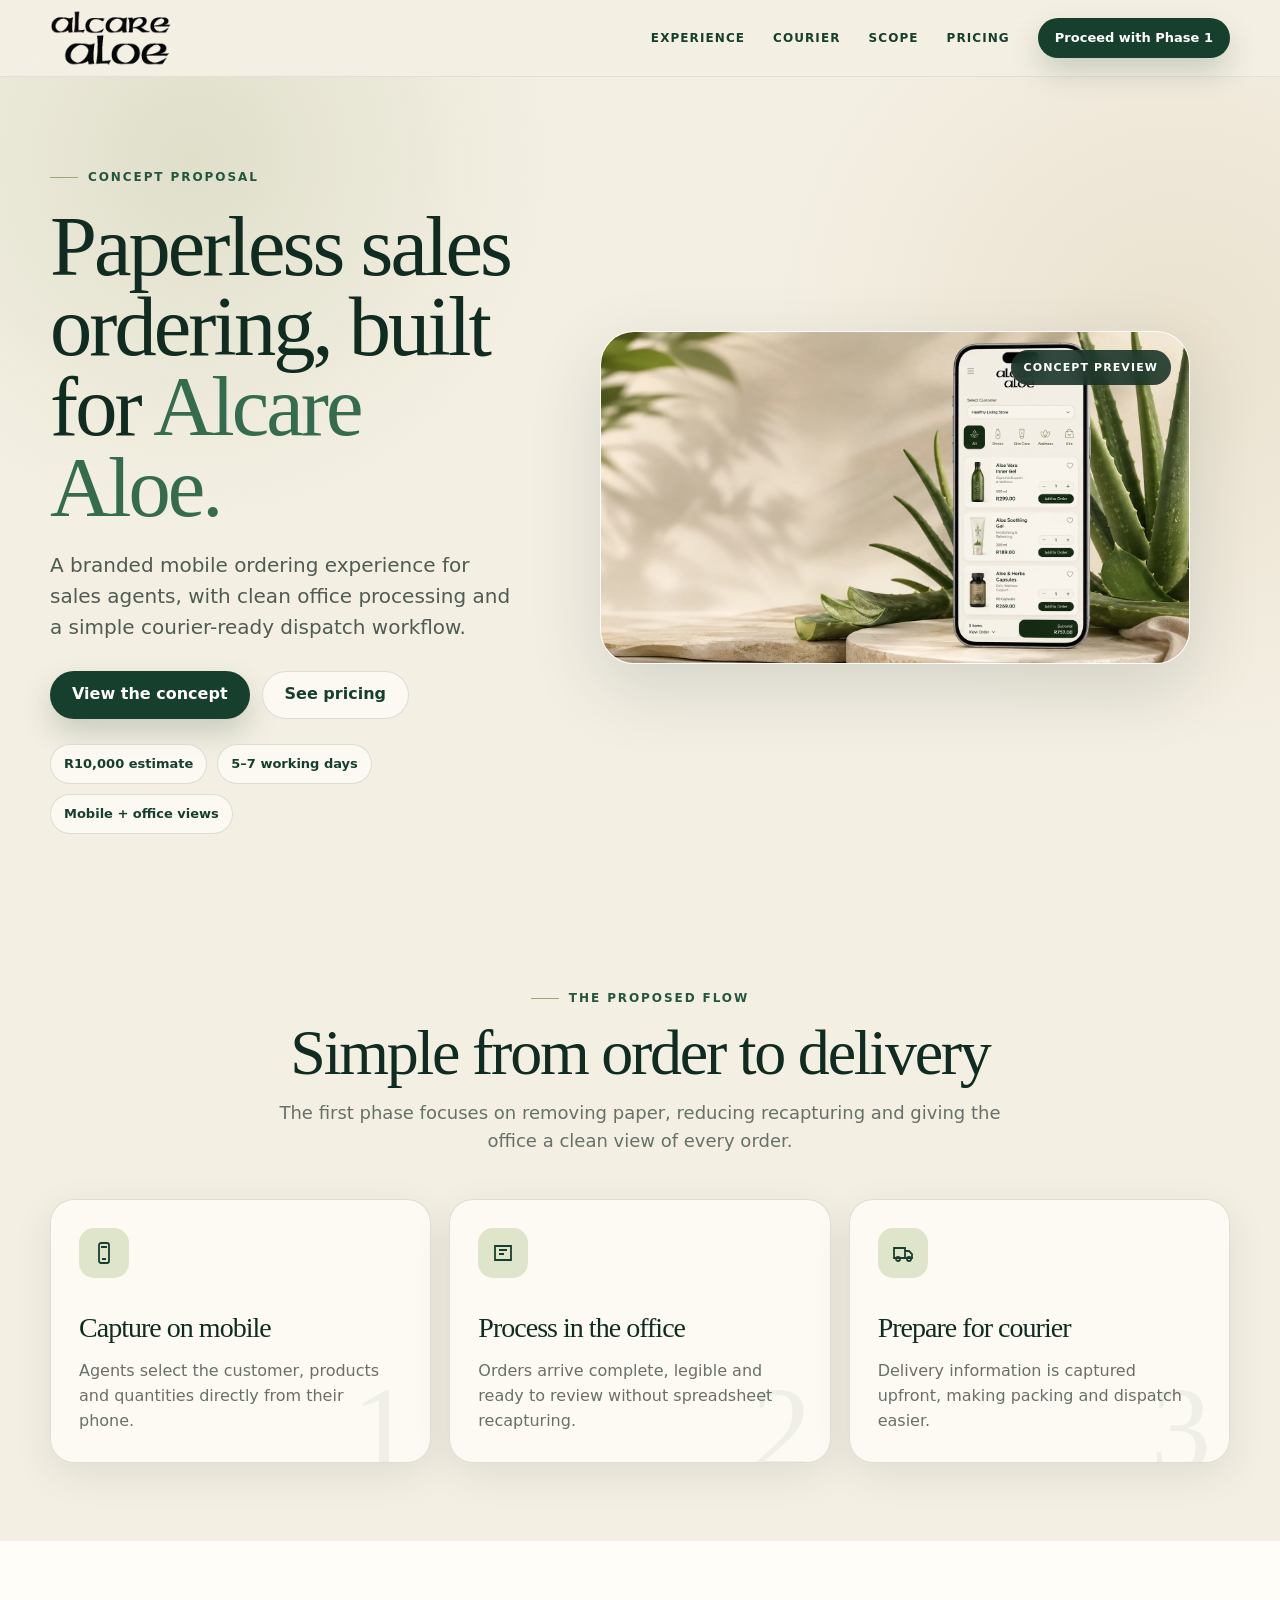
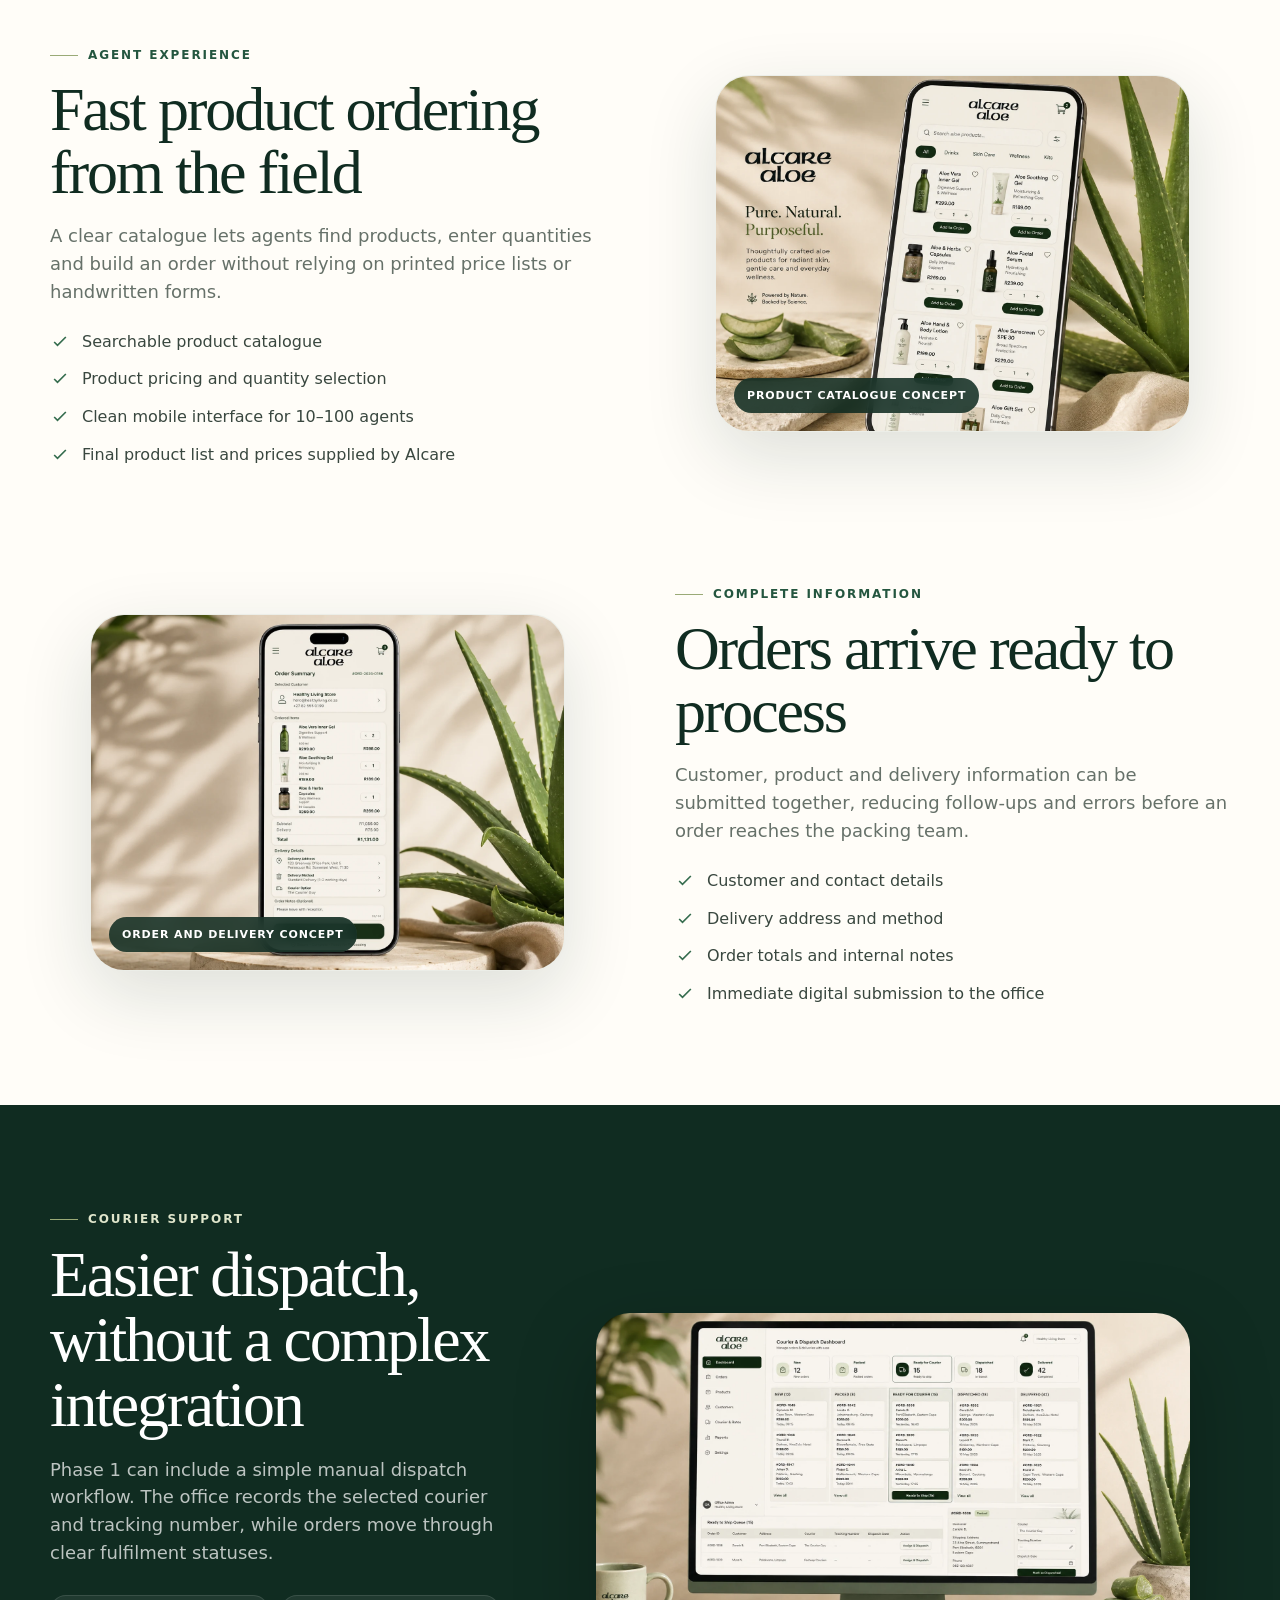
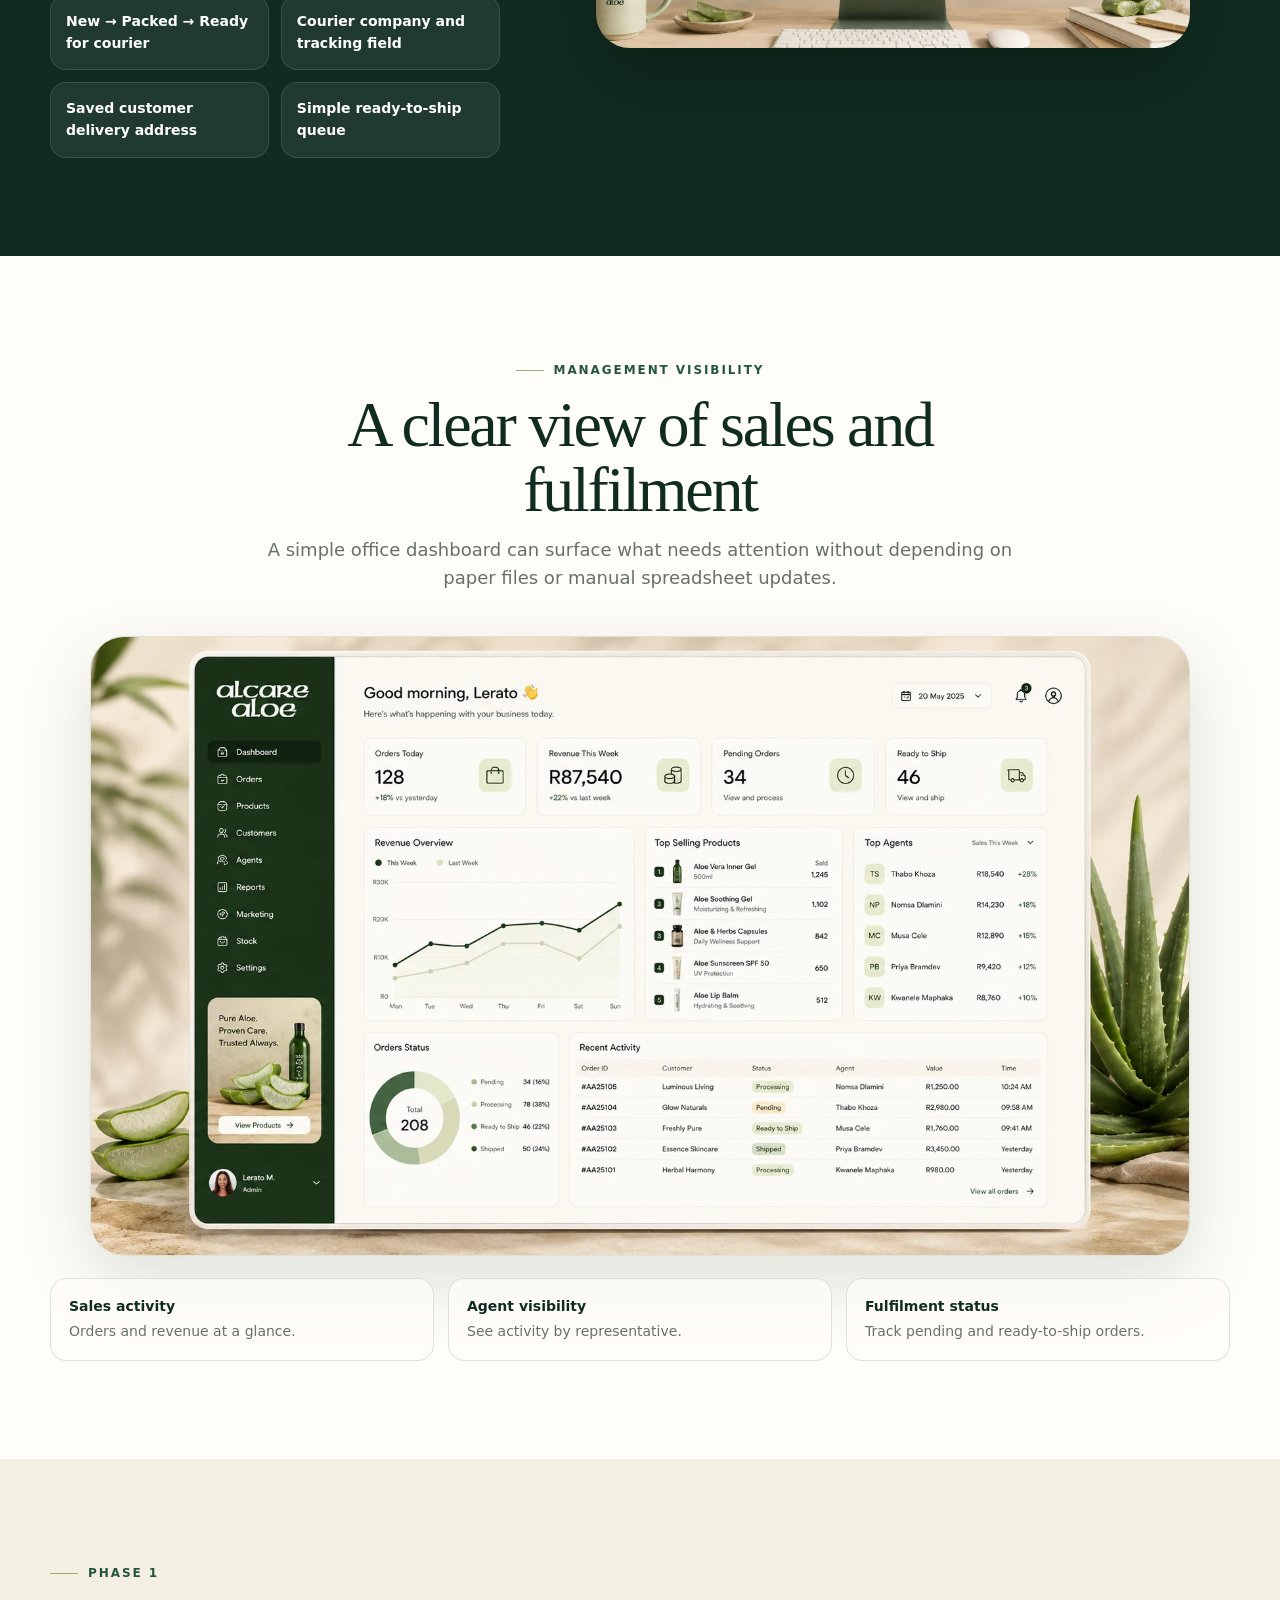
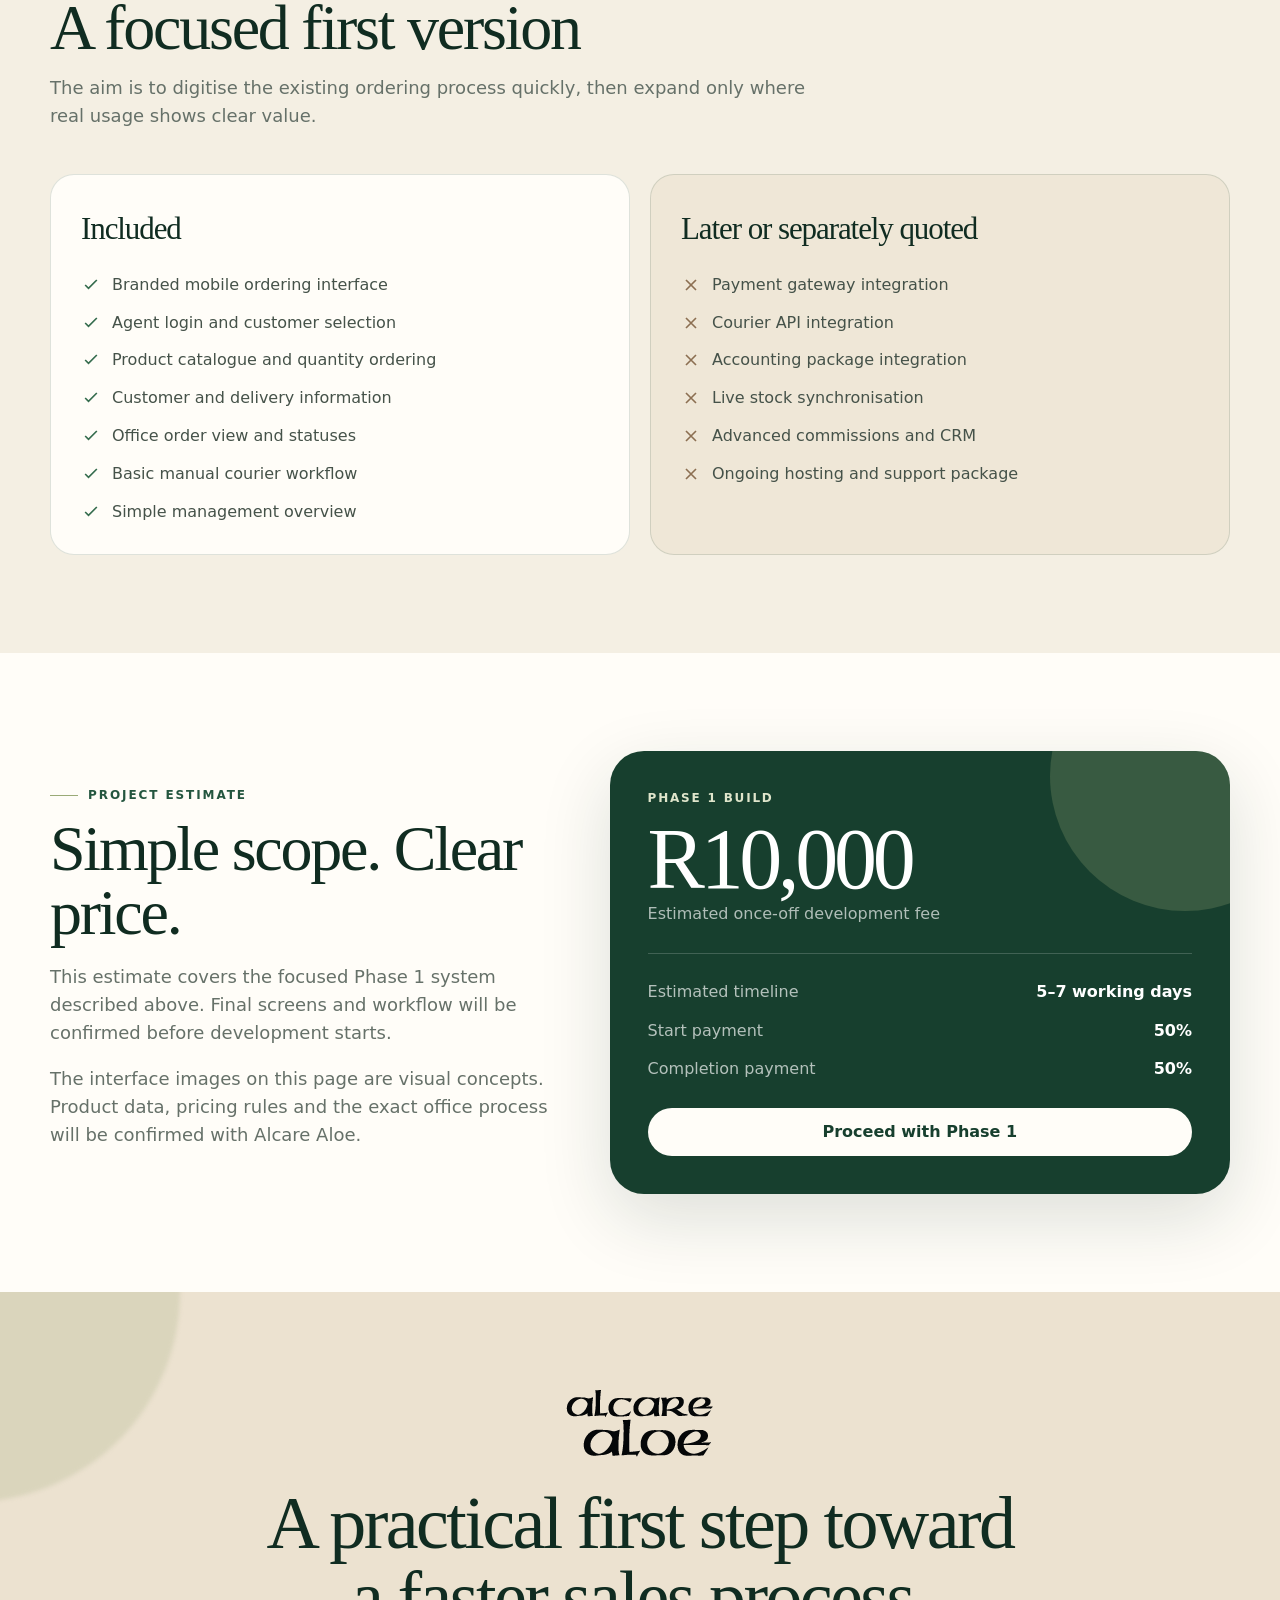
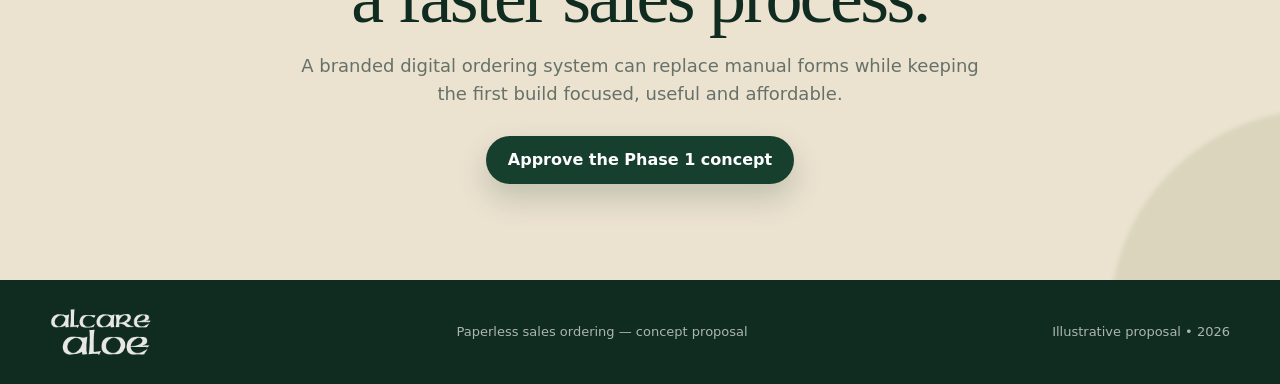
==== index.html @ 144a3af1 "Add files via upload" ====
<!doctype html>
<html lang="en">
<head>
  <meta charset="utf-8">
  <meta name="viewport" content="width=device-width, initial-scale=1">
  <meta name="theme-color" content="#173f2e">
  <meta name="description" content="A concept proposal for a paperless sales ordering system for Alcare Aloe.">
  <title>Alcare Aloe — Paperless Sales Ordering Proposal</title>
  <style>
    :root {
      --green-950: #102c21;
      --green-900: #173f2e;
      --green-800: #24563f;
      --green-700: #356c4e;
      --sage: #9aaa77;
      --sage-soft: #dfe5cb;
      --cream: #f4efe3;
      --paper: #fffdf8;
      --sand: #d9c9ab;
      --sand-soft: #ece2d0;
      --ink: #1c241f;
      --muted: #667169;
      --line: rgba(23,63,46,.14);
      --shadow: 0 24px 72px rgba(16,44,33,.14);
      --shadow-soft: 0 12px 38px rgba(16,44,33,.09);
      --radius-xl: 34px;
      --radius-lg: 24px;
      --radius-md: 16px;
      --container: 1180px;
    }

    * { box-sizing: border-box; }
    html { scroll-behavior: smooth; }
    body {
      margin: 0;
      color: var(--ink);
      background: var(--cream);
      font-family: Inter, ui-sans-serif, system-ui, -apple-system, BlinkMacSystemFont, "Segoe UI", sans-serif;
      line-height: 1.55;
      -webkit-font-smoothing: antialiased;
    }
    body.locked { overflow: hidden; }
    img { display: block; max-width: 100%; }
    button, a { -webkit-tap-highlight-color: transparent; }
    button { font: inherit; }
    a { color: inherit; }

    h1, h2, h3, .serif {
      font-family: Georgia, "Times New Roman", serif;
      letter-spacing: -.035em;
      font-weight: 500;
    }

    .container {
      width: min(var(--container), calc(100% - 40px));
      margin-inline: auto;
    }

    .site-header {
      position: sticky;
      inset: 0 0 auto;
      z-index: 50;
      border-bottom: 1px solid rgba(23,63,46,.08);
      background: rgba(244,239,227,.88);
      backdrop-filter: blur(16px);
    }
    .nav {
      min-height: 76px;
      display: flex;
      align-items: center;
      justify-content: space-between;
      gap: 28px;
    }
    .logo-link { display: inline-flex; align-items: center; text-decoration: none; }
    .logo-link img { width: 122px; height: auto; }
    .nav-links { display: flex; align-items: center; gap: 28px; }
    .nav-links a {
      text-decoration: none;
      font-size: 12px;
      font-weight: 800;
      letter-spacing: .09em;
      text-transform: uppercase;
      color: var(--green-900);
    }
    .nav-toggle {
      display: none;
      border: 1px solid var(--line);
      background: var(--paper);
      width: 44px;
      height: 44px;
      border-radius: 50%;
      color: var(--green-900);
      cursor: pointer;
    }

    .button {
      display: inline-flex;
      align-items: center;
      justify-content: center;
      gap: 10px;
      min-height: 48px;
      padding: 0 22px;
      border: 0;
      border-radius: 999px;
      font-weight: 800;
      text-decoration: none;
      cursor: pointer;
      transition: transform .2s ease, background .2s ease, box-shadow .2s ease;
    }
    .button:hover { transform: translateY(-2px); }
    .button.primary { background: var(--green-900); color: white; box-shadow: 0 14px 30px rgba(23,63,46,.2); }
    .button.primary:hover { background: var(--green-800); }
    .button.secondary { background: rgba(255,253,248,.75); color: var(--green-900); border: 1px solid var(--line); }
    .button.small { min-height: 40px; padding-inline: 17px; font-size: 13px; }

    .eyebrow {
      display: inline-flex;
      align-items: center;
      gap: 10px;
      color: var(--green-800);
      font-size: 12px;
      font-weight: 900;
      letter-spacing: .16em;
      text-transform: uppercase;
    }
    .eyebrow::before { content: ""; width: 28px; height: 1px; background: var(--sage); }

    .hero {
      position: relative;
      overflow: hidden;
      padding: 62px 0 48px;
    }
    .hero::before {
      content: "";
      position: absolute;
      inset: 0;
      pointer-events: none;
      background:
        radial-gradient(circle at 15% 10%, rgba(154,170,119,.23), transparent 27%),
        radial-gradient(circle at 92% 32%, rgba(217,201,171,.36), transparent 31%);
    }
    .hero-grid {
      position: relative;
      display: grid;
      grid-template-columns: .82fr 1.18fr;
      align-items: center;
      gap: 44px;
    }
    .hero-copy { padding: 22px 0; }
    .hero h1 {
      margin: 20px 0 22px;
      color: var(--green-950);
      font-size: clamp(50px, 6.6vw, 88px);
      line-height: .95;
    }
    .hero h1 span { color: var(--green-700); }
    .hero-lead {
      max-width: 620px;
      margin: 0 0 28px;
      color: #4f5c54;
      font-size: clamp(17px, 2vw, 20px);
    }
    .hero-actions { display: flex; gap: 12px; flex-wrap: wrap; }
    .hero-meta { display: flex; flex-wrap: wrap; gap: 10px; margin-top: 25px; }
    .meta-pill {
      padding: 9px 13px;
      border-radius: 999px;
      border: 1px solid var(--line);
      background: rgba(255,253,248,.72);
      color: var(--green-900);
      font-size: 13px;
      font-weight: 750;
    }
    .hero-visual {
      position: relative;
      border-radius: var(--radius-xl);
      overflow: hidden;
      box-shadow: var(--shadow);
      background: var(--paper);
      border: 1px solid rgba(255,255,255,.7);
    }
    .hero-visual img { width: 100%; aspect-ratio: 16 / 9; object-fit: cover; }
    .concept-badge {
      position: absolute;
      top: 18px;
      right: 18px;
      padding: 9px 13px;
      border-radius: 999px;
      color: white;
      background: rgba(16,44,33,.85);
      backdrop-filter: blur(8px);
      font-size: 11px;
      font-weight: 900;
      letter-spacing: .1em;
      text-transform: uppercase;
    }

    .section { padding: 98px 0; }
    .section.compact { padding: 78px 0; }
    .section.paper { background: var(--paper); }
    .section.green { background: var(--green-950); color: white; }
    .section-head { max-width: 760px; margin-bottom: 44px; }
    .section-head.center { margin-inline: auto; text-align: center; }
    .section-head h2 {
      margin: 12px 0 14px;
      font-size: clamp(40px, 5vw, 64px);
      line-height: 1.02;
      color: var(--green-950);
    }
    .green .section-head h2 { color: white; }
    .section-head p { margin: 0; color: var(--muted); font-size: 18px; }
    .green .section-head p { color: rgba(255,255,255,.72); }

    .workflow-grid {
      display: grid;
      grid-template-columns: repeat(3, 1fr);
      gap: 18px;
    }
    .workflow-card {
      position: relative;
      min-height: 250px;
      padding: 28px;
      border-radius: var(--radius-lg);
      background: rgba(255,253,248,.78);
      border: 1px solid var(--line);
      box-shadow: var(--shadow-soft);
      overflow: hidden;
    }
    .workflow-card::after {
      content: attr(data-step);
      position: absolute;
      right: 18px;
      bottom: -28px;
      color: rgba(23,63,46,.06);
      font: 500 120px/1 Georgia, serif;
    }
    .icon-box {
      width: 50px;
      height: 50px;
      border-radius: 15px;
      display: grid;
      place-items: center;
      margin-bottom: 28px;
      color: var(--green-900);
      background: var(--sage-soft);
    }
    .icon-box svg { width: 24px; height: 24px; }
    .workflow-card h3 { margin: 0 0 10px; color: var(--green-950); font-size: 28px; }
    .workflow-card p { margin: 0; color: var(--muted); }

    .feature {
      display: grid;
      grid-template-columns: 1fr 1fr;
      gap: 70px;
      align-items: center;
    }
    .feature + .feature { margin-top: 110px; }
    .feature.reverse .feature-copy { order: 2; }
    .feature.reverse .feature-media { order: 1; }
    .feature-copy h2 {
      margin: 13px 0 18px;
      color: var(--green-950);
      font-size: clamp(40px, 5vw, 62px);
      line-height: 1.02;
    }
    .feature-copy > p { color: var(--muted); font-size: 18px; margin: 0 0 24px; }
    .check-list { display: grid; gap: 13px; margin: 0; padding: 0; list-style: none; }
    .check-list li { display: flex; gap: 12px; align-items: flex-start; color: #39473f; }
    .check-list svg { flex: 0 0 auto; margin-top: 2px; color: var(--green-700); }
    .feature-media {
      position: relative;
      border-radius: var(--radius-xl);
      overflow: hidden;
      box-shadow: var(--shadow);
      background: var(--paper);
      border: 1px solid rgba(23,63,46,.08);
      cursor: zoom-in;
    }
    .feature-media img { width: 100%; aspect-ratio: 4 / 3; object-fit: cover; }
    .feature-media.wide img { aspect-ratio: 16 / 9; }
    .image-label {
      position: absolute;
      left: 18px;
      bottom: 18px;
      padding: 9px 13px;
      border-radius: 999px;
      color: white;
      background: rgba(16,44,33,.86);
      backdrop-filter: blur(8px);
      font-size: 11px;
      font-weight: 900;
      letter-spacing: .08em;
      text-transform: uppercase;
    }

    .courier-grid {
      display: grid;
      grid-template-columns: .8fr 1.2fr;
      gap: 56px;
      align-items: center;
    }
    .courier-copy h2 { margin: 13px 0 18px; color: white; font-size: clamp(42px, 5vw, 66px); line-height: 1.02; }
    .courier-copy p { color: rgba(255,255,255,.72); font-size: 18px; }
    .courier-points { display: grid; grid-template-columns: 1fr 1fr; gap: 12px; margin-top: 28px; }
    .courier-point { padding: 15px; border-radius: 16px; background: rgba(255,255,255,.07); border: 1px solid rgba(255,255,255,.11); font-size: 14px; font-weight: 750; }
    .courier-media { border-radius: var(--radius-xl); overflow: hidden; box-shadow: 0 30px 80px rgba(0,0,0,.28); cursor: zoom-in; }
    .courier-media img { width: 100%; aspect-ratio: 16 / 9; object-fit: cover; }

    .dashboard-frame {
      border-radius: var(--radius-xl);
      overflow: hidden;
      box-shadow: var(--shadow);
      cursor: zoom-in;
      border: 1px solid var(--line);
    }
    .dashboard-frame img { width: 100%; aspect-ratio: 16 / 9; object-fit: cover; }
    .dashboard-note {
      display: grid;
      grid-template-columns: repeat(3, 1fr);
      gap: 14px;
      margin-top: 22px;
    }
    .dashboard-note div { padding: 17px 18px; border: 1px solid var(--line); background: rgba(255,253,248,.72); border-radius: 16px; font-size: 14px; color: var(--muted); }
    .dashboard-note strong { display: block; margin-bottom: 4px; color: var(--green-950); }

    .scope-grid {
      display: grid;
      grid-template-columns: 1fr 1fr;
      gap: 20px;
    }
    .scope-card { padding: 30px; border-radius: var(--radius-lg); border: 1px solid var(--line); background: var(--paper); }
    .scope-card.muted { background: rgba(236,226,208,.62); }
    .scope-card h3 { margin: 0 0 20px; color: var(--green-950); font-size: 31px; }
    .scope-card ul { list-style: none; padding: 0; margin: 0; display: grid; gap: 13px; }
    .scope-card li { display: flex; gap: 11px; color: #455249; }
    .scope-card li svg { flex: 0 0 auto; margin-top: 2px; }

    .pricing-wrap {
      display: grid;
      grid-template-columns: .9fr 1.1fr;
      gap: 52px;
      align-items: center;
    }
    .pricing-copy h2 { margin: 12px 0 18px; color: var(--green-950); font-size: clamp(44px, 5vw, 68px); line-height: 1; }
    .pricing-copy p { color: var(--muted); font-size: 18px; }
    .price-card {
      position: relative;
      overflow: hidden;
      padding: 38px;
      border-radius: var(--radius-xl);
      background: var(--green-900);
      color: white;
      box-shadow: var(--shadow);
    }
    .price-card::after {
      content: "";
      position: absolute;
      width: 270px;
      height: 270px;
      border-radius: 50%;
      right: -90px;
      top: -110px;
      background: rgba(154,170,119,.25);
    }
    .price-label { position: relative; z-index: 1; font-size: 12px; font-weight: 900; letter-spacing: .15em; text-transform: uppercase; color: var(--sage-soft); }
    .price { position: relative; z-index: 1; margin: 8px 0 0; font: 500 clamp(58px, 8vw, 86px)/1 Georgia, serif; letter-spacing: -.05em; }
    .once-off { position: relative; z-index: 1; color: rgba(255,255,255,.66); }
    .price-divider { position: relative; z-index: 1; height: 1px; background: rgba(255,255,255,.18); margin: 26px 0; }
    .price-details { position: relative; z-index: 1; display: grid; gap: 14px; }
    .price-row { display: flex; align-items: center; justify-content: space-between; gap: 20px; }
    .price-row span { color: rgba(255,255,255,.68); }
    .price-row strong { text-align: right; }
    .price-card .button { position: relative; z-index: 1; width: 100%; margin-top: 26px; background: var(--paper); color: var(--green-900); }
    .fine-print { margin-top: 14px; color: var(--muted); font-size: 13px; }

    .closing {
      position: relative;
      overflow: hidden;
      padding: 96px 0;
      background: var(--sand-soft);
      text-align: center;
    }
    .closing::before, .closing::after {
      content: "";
      position: absolute;
      width: 420px;
      height: 420px;
      border-radius: 50%;
      filter: blur(2px);
      background: rgba(154,170,119,.22);
    }
    .closing::before { left: -240px; top: -210px; }
    .closing::after { right: -250px; bottom: -250px; }
    .closing .container { position: relative; }
    .closing img { width: 150px; margin: 0 auto 28px; }
    .closing h2 { max-width: 760px; margin: 0 auto 18px; color: var(--green-950); font-size: clamp(46px, 6vw, 74px); line-height: 1; }
    .closing p { max-width: 680px; margin: 0 auto 28px; color: var(--muted); font-size: 18px; }

    footer { padding: 28px 0; background: var(--green-950); color: rgba(255,255,255,.65); font-size: 13px; }
    .footer-inner { display: flex; align-items: center; justify-content: space-between; gap: 20px; }
    footer img { width: 102px; filter: invert(1); opacity: .92; }

    .modal {
      position: fixed;
      inset: 0;
      z-index: 100;
      display: none;
      align-items: center;
      justify-content: center;
      padding: 22px;
      background: rgba(10,25,19,.72);
      backdrop-filter: blur(8px);
    }
    .modal.open { display: flex; }
    .modal-card {
      position: relative;
      width: min(560px, 100%);
      padding: 34px;
      border-radius: 28px;
      background: var(--paper);
      box-shadow: 0 35px 100px rgba(0,0,0,.35);
    }
    .modal-card h3 { margin: 0 0 12px; color: var(--green-950); font-size: 36px; }
    .modal-card p { margin: 0 0 22px; color: var(--muted); }
    .modal-close {
      position: absolute;
      top: 14px;
      right: 14px;
      width: 40px;
      height: 40px;
      border: 1px solid var(--line);
      border-radius: 50%;
      background: white;
      cursor: pointer;
      color: var(--green-900);
    }
    .approval-note { padding: 16px; border-radius: 16px; background: var(--sage-soft); color: var(--green-950); font-weight: 700; }

    .lightbox {
      position: fixed;
      inset: 0;
      z-index: 110;
      display: none;
      align-items: center;
      justify-content: center;
      padding: 26px;
      background: rgba(4,16,11,.92);
    }
    .lightbox.open { display: flex; }
    .lightbox img { max-width: min(1400px, 94vw); max-height: 90vh; border-radius: 18px; box-shadow: 0 30px 100px rgba(0,0,0,.5); }
    .lightbox-close { position: fixed; top: 20px; right: 20px; width: 46px; height: 46px; border-radius: 50%; border: 1px solid rgba(255,255,255,.25); background: rgba(255,255,255,.09); color: white; font-size: 24px; cursor: pointer; }

    .reveal { opacity: 0; transform: translateY(22px); transition: opacity .65s ease, transform .65s ease; }
    .reveal.visible { opacity: 1; transform: none; }

    @media (max-width: 980px) {
      .hero-grid, .feature, .courier-grid, .pricing-wrap { grid-template-columns: 1fr; }
      .hero-copy { text-align: center; }
      .hero-lead { margin-inline: auto; }
      .hero-actions, .hero-meta { justify-content: center; }
      .hero-visual { max-width: 850px; margin-inline: auto; }
      .feature.reverse .feature-copy, .feature.reverse .feature-media { order: initial; }
      .feature-copy { max-width: 720px; }
      .courier-copy { max-width: 740px; }
      .dashboard-note { grid-template-columns: 1fr; }
    }

    @media (max-width: 760px) {
      .container { width: min(100% - 28px, var(--container)); }
      .nav { min-height: 68px; }
      .logo-link img { width: 105px; }
      .nav-toggle { display: grid; place-items: center; }
      .nav-links {
        position: absolute;
        inset: 68px 14px auto;
        display: none;
        padding: 18px;
        border-radius: 20px;
        background: var(--paper);
        border: 1px solid var(--line);
        box-shadow: var(--shadow-soft);
        flex-direction: column;
        align-items: stretch;
      }
      .nav-links.open { display: flex; }
      .nav-links a { padding: 8px 6px; }
      .hero { padding-top: 38px; }
      .hero-grid { gap: 28px; }
      .hero h1 { font-size: clamp(46px, 15vw, 70px); }
      .concept-badge { top: 12px; right: 12px; }
      .section, .section.compact { padding: 72px 0; }
      .workflow-grid, .scope-grid { grid-template-columns: 1fr; }
      .feature, .courier-grid { gap: 34px; }
      .feature + .feature { margin-top: 74px; }
      .courier-points { grid-template-columns: 1fr; }
      .price-card { padding: 29px; }
      .footer-inner { flex-direction: column; text-align: center; }
    }

    @media (prefers-reduced-motion: reduce) {
      html { scroll-behavior: auto; }
      *, *::before, *::after { animation-duration: .001ms !important; animation-iteration-count: 1 !important; transition-duration: .001ms !important; }
      .reveal { opacity: 1; transform: none; }
    }
  </style>
</head>
<body>
  <header class="site-header">
    <div class="container nav">
      <a class="logo-link" href="#top" aria-label="Alcare Aloe proposal home">
        <img src="assets/alcare-logo.png" alt="Alcare Aloe">
      </a>
      <button class="nav-toggle" type="button" aria-label="Open navigation" aria-expanded="false">
        <svg width="20" height="20" viewBox="0 0 24 24" fill="none" stroke="currentColor" stroke-width="2" aria-hidden="true"><path d="M4 7h16M4 12h16M4 17h16"/></svg>
      </button>
      <nav class="nav-links" aria-label="Proposal navigation">
        <a href="#experience">Experience</a>
        <a href="#courier">Courier</a>
        <a href="#scope">Scope</a>
        <a href="#pricing">Pricing</a>
        <button class="button primary small js-approve" type="button">Proceed with Phase 1</button>
      </nav>
    </div>
  </header>

  <main id="top">
    <section class="hero">
      <div class="container hero-grid">
        <div class="hero-copy reveal">
          <span class="eyebrow">Concept proposal</span>
          <h1>Paperless sales ordering, built for <span>Alcare Aloe.</span></h1>
          <p class="hero-lead">A branded mobile ordering experience for sales agents, with clean office processing and a simple courier-ready dispatch workflow.</p>
          <div class="hero-actions">
            <a class="button primary" href="#experience">View the concept</a>
            <a class="button secondary" href="#pricing">See pricing</a>
          </div>
          <div class="hero-meta" aria-label="Proposal summary">
            <span class="meta-pill">R10,000 estimate</span>
            <span class="meta-pill">5–7 working days</span>
            <span class="meta-pill">Mobile + office views</span>
          </div>
        </div>
        <figure class="hero-visual reveal">
          <img src="assets/hero.webp" alt="Concept mockup of the Alcare Aloe mobile ordering app" fetchpriority="high">
          <figcaption class="concept-badge">Concept preview</figcaption>
        </figure>
      </div>
    </section>

    <section class="section compact" aria-labelledby="workflow-title">
      <div class="container">
        <div class="section-head center reveal">
          <span class="eyebrow">The proposed flow</span>
          <h2 id="workflow-title">Simple from order to delivery</h2>
          <p>The first phase focuses on removing paper, reducing recapturing and giving the office a clean view of every order.</p>
        </div>
        <div class="workflow-grid">
          <article class="workflow-card reveal" data-step="1">
            <div class="icon-box">
              <svg viewBox="0 0 24 24" fill="none" stroke="currentColor" stroke-width="1.8" aria-hidden="true"><rect x="7" y="2" width="10" height="20" rx="2"/><path d="M10 18h4M9 6h6"/></svg>
            </div>
            <h3>Capture on mobile</h3>
            <p>Agents select the customer, products and quantities directly from their phone.</p>
          </article>
          <article class="workflow-card reveal" data-step="2">
            <div class="icon-box">
              <svg viewBox="0 0 24 24" fill="none" stroke="currentColor" stroke-width="1.8" aria-hidden="true"><path d="M4 5h16v14H4z"/><path d="M8 9h8M8 13h5"/></svg>
            </div>
            <h3>Process in the office</h3>
            <p>Orders arrive complete, legible and ready to review without spreadsheet recapturing.</p>
          </article>
          <article class="workflow-card reveal" data-step="3">
            <div class="icon-box">
              <svg viewBox="0 0 24 24" fill="none" stroke="currentColor" stroke-width="1.8" aria-hidden="true"><path d="M3 7h11v10H3zM14 10h4l3 3v4h-7z"/><circle cx="7" cy="18" r="2"/><circle cx="18" cy="18" r="2"/></svg>
            </div>
            <h3>Prepare for courier</h3>
            <p>Delivery information is captured upfront, making packing and dispatch easier.</p>
          </article>
        </div>
      </div>
    </section>

    <section class="section paper" id="experience">
      <div class="container">
        <article class="feature">
          <div class="feature-copy reveal">
            <span class="eyebrow">Agent experience</span>
            <h2>Fast product ordering from the field</h2>
            <p>A clear catalogue lets agents find products, enter quantities and build an order without relying on printed price lists or handwritten forms.</p>
            <ul class="check-list">
              <li><svg width="20" height="20" viewBox="0 0 24 24" fill="none" stroke="currentColor" stroke-width="2"><path d="m5 12 4 4L19 6"/></svg>Searchable product catalogue</li>
              <li><svg width="20" height="20" viewBox="0 0 24 24" fill="none" stroke="currentColor" stroke-width="2"><path d="m5 12 4 4L19 6"/></svg>Product pricing and quantity selection</li>
              <li><svg width="20" height="20" viewBox="0 0 24 24" fill="none" stroke="currentColor" stroke-width="2"><path d="m5 12 4 4L19 6"/></svg>Clean mobile interface for 10–100 agents</li>
              <li><svg width="20" height="20" viewBox="0 0 24 24" fill="none" stroke="currentColor" stroke-width="2"><path d="m5 12 4 4L19 6"/></svg>Final product list and prices supplied by Alcare</li>
            </ul>
          </div>
          <figure class="feature-media reveal js-lightbox" data-full="assets/catalogue.webp">
            <img src="assets/catalogue.webp" alt="Concept mobile product catalogue for Alcare Aloe" loading="lazy">
            <figcaption class="image-label">Product catalogue concept</figcaption>
          </figure>
        </article>

        <article class="feature reverse">
          <div class="feature-copy reveal">
            <span class="eyebrow">Complete information</span>
            <h2>Orders arrive ready to process</h2>
            <p>Customer, product and delivery information can be submitted together, reducing follow-ups and errors before an order reaches the packing team.</p>
            <ul class="check-list">
              <li><svg width="20" height="20" viewBox="0 0 24 24" fill="none" stroke="currentColor" stroke-width="2"><path d="m5 12 4 4L19 6"/></svg>Customer and contact details</li>
              <li><svg width="20" height="20" viewBox="0 0 24 24" fill="none" stroke="currentColor" stroke-width="2"><path d="m5 12 4 4L19 6"/></svg>Delivery address and method</li>
              <li><svg width="20" height="20" viewBox="0 0 24 24" fill="none" stroke="currentColor" stroke-width="2"><path d="m5 12 4 4L19 6"/></svg>Order totals and internal notes</li>
              <li><svg width="20" height="20" viewBox="0 0 24 24" fill="none" stroke="currentColor" stroke-width="2"><path d="m5 12 4 4L19 6"/></svg>Immediate digital submission to the office</li>
            </ul>
          </div>
          <figure class="feature-media reveal js-lightbox" data-full="assets/order-summary.webp">
            <img src="assets/order-summary.webp" alt="Concept order summary and courier information screen" loading="lazy">
            <figcaption class="image-label">Order and delivery concept</figcaption>
          </figure>
        </article>
      </div>
    </section>

    <section class="section green" id="courier">
      <div class="container courier-grid">
        <div class="courier-copy reveal">
          <span class="eyebrow" style="color:var(--sage-soft)">Courier support</span>
          <h2>Easier dispatch, without a complex integration</h2>
          <p>Phase 1 can include a simple manual dispatch workflow. The office records the selected courier and tracking number, while orders move through clear fulfilment statuses.</p>
          <div class="courier-points">
            <div class="courier-point">New → Packed → Ready for courier</div>
            <div class="courier-point">Courier company and tracking field</div>
            <div class="courier-point">Saved customer delivery address</div>
            <div class="courier-point">Simple ready-to-ship queue</div>
          </div>
        </div>
        <figure class="courier-media reveal js-lightbox" data-full="assets/courier-dashboard.webp">
          <img src="assets/courier-dashboard.webp" alt="Concept courier and dispatch dashboard for Alcare Aloe" loading="lazy">
        </figure>
      </div>
    </section>

    <section class="section paper" aria-labelledby="dashboard-title">
      <div class="container">
        <div class="section-head center reveal">
          <span class="eyebrow">Management visibility</span>
          <h2 id="dashboard-title">A clear view of sales and fulfilment</h2>
          <p>A simple office dashboard can surface what needs attention without depending on paper files or manual spreadsheet updates.</p>
        </div>
        <figure class="dashboard-frame reveal js-lightbox" data-full="assets/sales-dashboard.webp">
          <img src="assets/sales-dashboard.webp" alt="Concept sales dashboard showing orders, revenue, products and agents" loading="lazy">
        </figure>
        <div class="dashboard-note reveal">
          <div><strong>Sales activity</strong>Orders and revenue at a glance.</div>
          <div><strong>Agent visibility</strong>See activity by representative.</div>
          <div><strong>Fulfilment status</strong>Track pending and ready-to-ship orders.</div>
        </div>
      </div>
    </section>

    <section class="section" id="scope">
      <div class="container">
        <div class="section-head reveal">
          <span class="eyebrow">Phase 1</span>
          <h2>A focused first version</h2>
          <p>The aim is to digitise the existing ordering process quickly, then expand only where real usage shows clear value.</p>
        </div>
        <div class="scope-grid">
          <article class="scope-card reveal">
            <h3>Included</h3>
            <ul>
              <li><svg width="20" height="20" viewBox="0 0 24 24" fill="none" stroke="var(--green-700)" stroke-width="2"><path d="m5 12 4 4L19 6"/></svg>Branded mobile ordering interface</li>
              <li><svg width="20" height="20" viewBox="0 0 24 24" fill="none" stroke="var(--green-700)" stroke-width="2"><path d="m5 12 4 4L19 6"/></svg>Agent login and customer selection</li>
              <li><svg width="20" height="20" viewBox="0 0 24 24" fill="none" stroke="var(--green-700)" stroke-width="2"><path d="m5 12 4 4L19 6"/></svg>Product catalogue and quantity ordering</li>
              <li><svg width="20" height="20" viewBox="0 0 24 24" fill="none" stroke="var(--green-700)" stroke-width="2"><path d="m5 12 4 4L19 6"/></svg>Customer and delivery information</li>
              <li><svg width="20" height="20" viewBox="0 0 24 24" fill="none" stroke="var(--green-700)" stroke-width="2"><path d="m5 12 4 4L19 6"/></svg>Office order view and statuses</li>
              <li><svg width="20" height="20" viewBox="0 0 24 24" fill="none" stroke="var(--green-700)" stroke-width="2"><path d="m5 12 4 4L19 6"/></svg>Basic manual courier workflow</li>
              <li><svg width="20" height="20" viewBox="0 0 24 24" fill="none" stroke="var(--green-700)" stroke-width="2"><path d="m5 12 4 4L19 6"/></svg>Simple management overview</li>
            </ul>
          </article>
          <article class="scope-card muted reveal">
            <h3>Later or separately quoted</h3>
            <ul>
              <li><svg width="20" height="20" viewBox="0 0 24 24" fill="none" stroke="#8c6f52" stroke-width="2"><path d="M6 6l12 12M18 6 6 18"/></svg>Payment gateway integration</li>
              <li><svg width="20" height="20" viewBox="0 0 24 24" fill="none" stroke="#8c6f52" stroke-width="2"><path d="M6 6l12 12M18 6 6 18"/></svg>Courier API integration</li>
              <li><svg width="20" height="20" viewBox="0 0 24 24" fill="none" stroke="#8c6f52" stroke-width="2"><path d="M6 6l12 12M18 6 6 18"/></svg>Accounting package integration</li>
              <li><svg width="20" height="20" viewBox="0 0 24 24" fill="none" stroke="#8c6f52" stroke-width="2"><path d="M6 6l12 12M18 6 6 18"/></svg>Live stock synchronisation</li>
              <li><svg width="20" height="20" viewBox="0 0 24 24" fill="none" stroke="#8c6f52" stroke-width="2"><path d="M6 6l12 12M18 6 6 18"/></svg>Advanced commissions and CRM</li>
              <li><svg width="20" height="20" viewBox="0 0 24 24" fill="none" stroke="#8c6f52" stroke-width="2"><path d="M6 6l12 12M18 6 6 18"/></svg>Ongoing hosting and support package</li>
            </ul>
          </article>
        </div>
      </div>
    </section>

    <section class="section paper" id="pricing">
      <div class="container pricing-wrap">
        <div class="pricing-copy reveal">
          <span class="eyebrow">Project estimate</span>
          <h2>Simple scope. Clear price.</h2>
          <p>This estimate covers the focused Phase 1 system described above. Final screens and workflow will be confirmed before development starts.</p>
          <p class="fine-print">The interface images on this page are visual concepts. Product data, pricing rules and the exact office process will be confirmed with Alcare Aloe.</p>
        </div>
        <aside class="price-card reveal" aria-label="Phase 1 pricing">
          <div class="price-label">Phase 1 build</div>
          <div class="price">R10,000</div>
          <div class="once-off">Estimated once-off development fee</div>
          <div class="price-divider"></div>
          <div class="price-details">
            <div class="price-row"><span>Estimated timeline</span><strong>5–7 working days</strong></div>
            <div class="price-row"><span>Start payment</span><strong>50%</strong></div>
            <div class="price-row"><span>Completion payment</span><strong>50%</strong></div>
          </div>
          <button class="button js-approve" type="button">Proceed with Phase 1</button>
        </aside>
      </div>
    </section>

    <section class="closing">
      <div class="container reveal">
        <img src="assets/alcare-logo.png" alt="Alcare Aloe">
        <h2>A practical first step toward a faster sales process.</h2>
        <p>A branded digital ordering system can replace manual forms while keeping the first build focused, useful and affordable.</p>
        <button class="button primary js-approve" type="button">Approve the Phase 1 concept</button>
      </div>
    </section>
  </main>

  <footer>
    <div class="container footer-inner">
      <img src="assets/alcare-logo.png" alt="Alcare Aloe">
      <span>Paperless sales ordering — concept proposal</span>
      <span>Illustrative proposal • 2026</span>
    </div>
  </footer>

  <div class="modal" id="approval-modal" role="dialog" aria-modal="true" aria-labelledby="approval-title">
    <div class="modal-card">
      <button class="modal-close" type="button" aria-label="Close">×</button>
      <h3 id="approval-title">Proceed with Phase 1</h3>
      <p>To approve the concept, reply to the proposal confirming that Alcare Aloe would like to proceed with the R10,000 Phase 1 estimate. The final workflow and project start date can then be confirmed.</p>
      <div class="approval-note">Estimated timeline: 5–7 working days after scope confirmation and the 50% start payment.</div>
    </div>
  </div>

  <div class="lightbox" id="lightbox" role="dialog" aria-modal="true" aria-label="Expanded concept image">
    <button class="lightbox-close" type="button" aria-label="Close image">×</button>
    <img src="" alt="Expanded proposal concept">
  </div>

  <script>
    const navToggle = document.querySelector('.nav-toggle');
    const navLinks = document.querySelector('.nav-links');
    navToggle.addEventListener('click', () => {
      const open = navLinks.classList.toggle('open');
      navToggle.setAttribute('aria-expanded', String(open));
    });
    navLinks.querySelectorAll('a').forEach(link => link.addEventListener('click', () => {
      navLinks.classList.remove('open');
      navToggle.setAttribute('aria-expanded', 'false');
    }));

    const modal = document.getElementById('approval-modal');
    const closeModal = () => {
      modal.classList.remove('open');
      document.body.classList.remove('locked');
    };
    document.querySelectorAll('.js-approve').forEach(button => button.addEventListener('click', () => {
      modal.classList.add('open');
      document.body.classList.add('locked');
    }));
    modal.querySelector('.modal-close').addEventListener('click', closeModal);
    modal.addEventListener('click', event => { if (event.target === modal) closeModal(); });

    const lightbox = document.getElementById('lightbox');
    const lightboxImage = lightbox.querySelector('img');
    const closeLightbox = () => {
      lightbox.classList.remove('open');
      lightboxImage.src = '';
      document.body.classList.remove('locked');
    };
    document.querySelectorAll('.js-lightbox').forEach(item => {
      item.addEventListener('click', () => {
        lightboxImage.src = item.dataset.full;
        lightbox.classList.add('open');
        document.body.classList.add('locked');
      });
    });
    lightbox.querySelector('.lightbox-close').addEventListener('click', closeLightbox);
    lightbox.addEventListener('click', event => { if (event.target === lightbox) closeLightbox(); });

    document.addEventListener('keydown', event => {
      if (event.key === 'Escape') {
        closeModal();
        closeLightbox();
      }
    });

    const observer = new IntersectionObserver(entries => {
      entries.forEach(entry => {
        if (entry.isIntersecting) {
          entry.target.classList.add('visible');
          observer.unobserve(entry.target);
        }
      });
    }, { threshold: 0.12 });
    document.querySelectorAll('.reveal').forEach(element => observer.observe(element));
  </script>
</body>
</html>
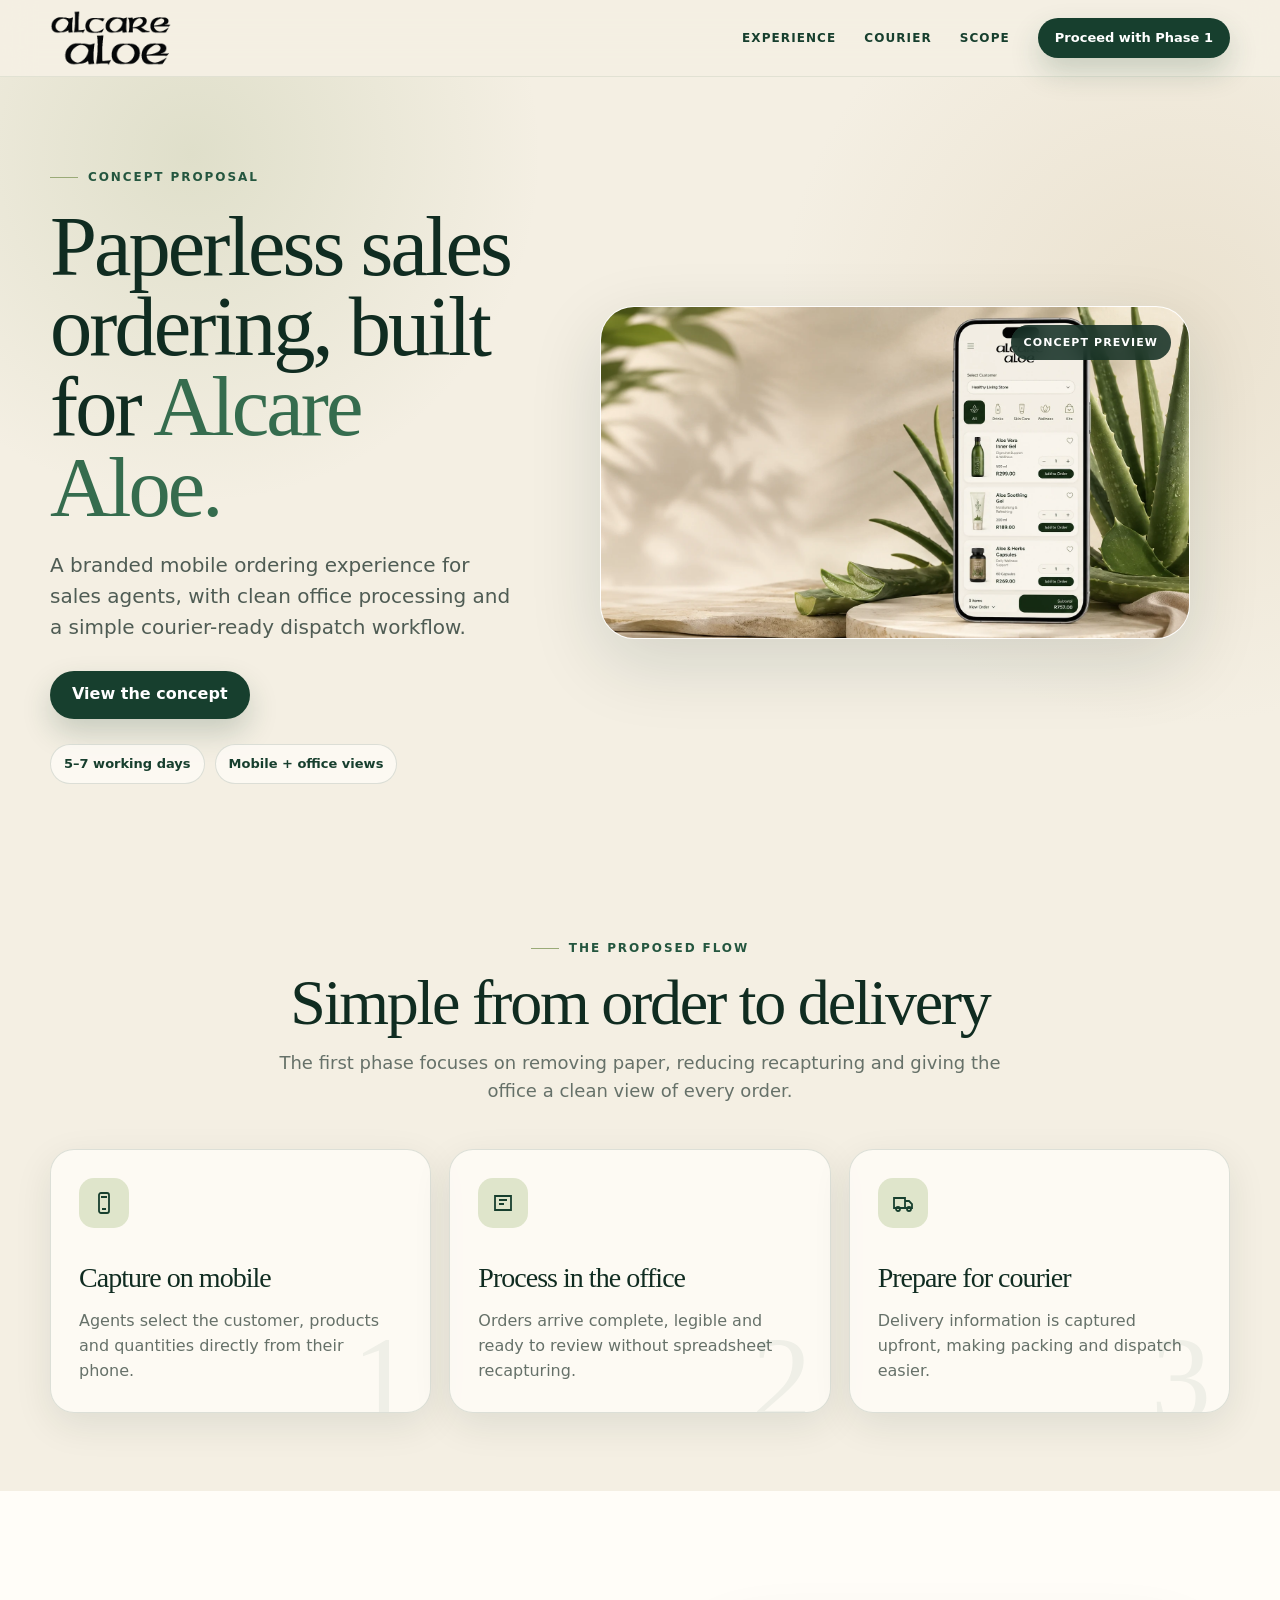
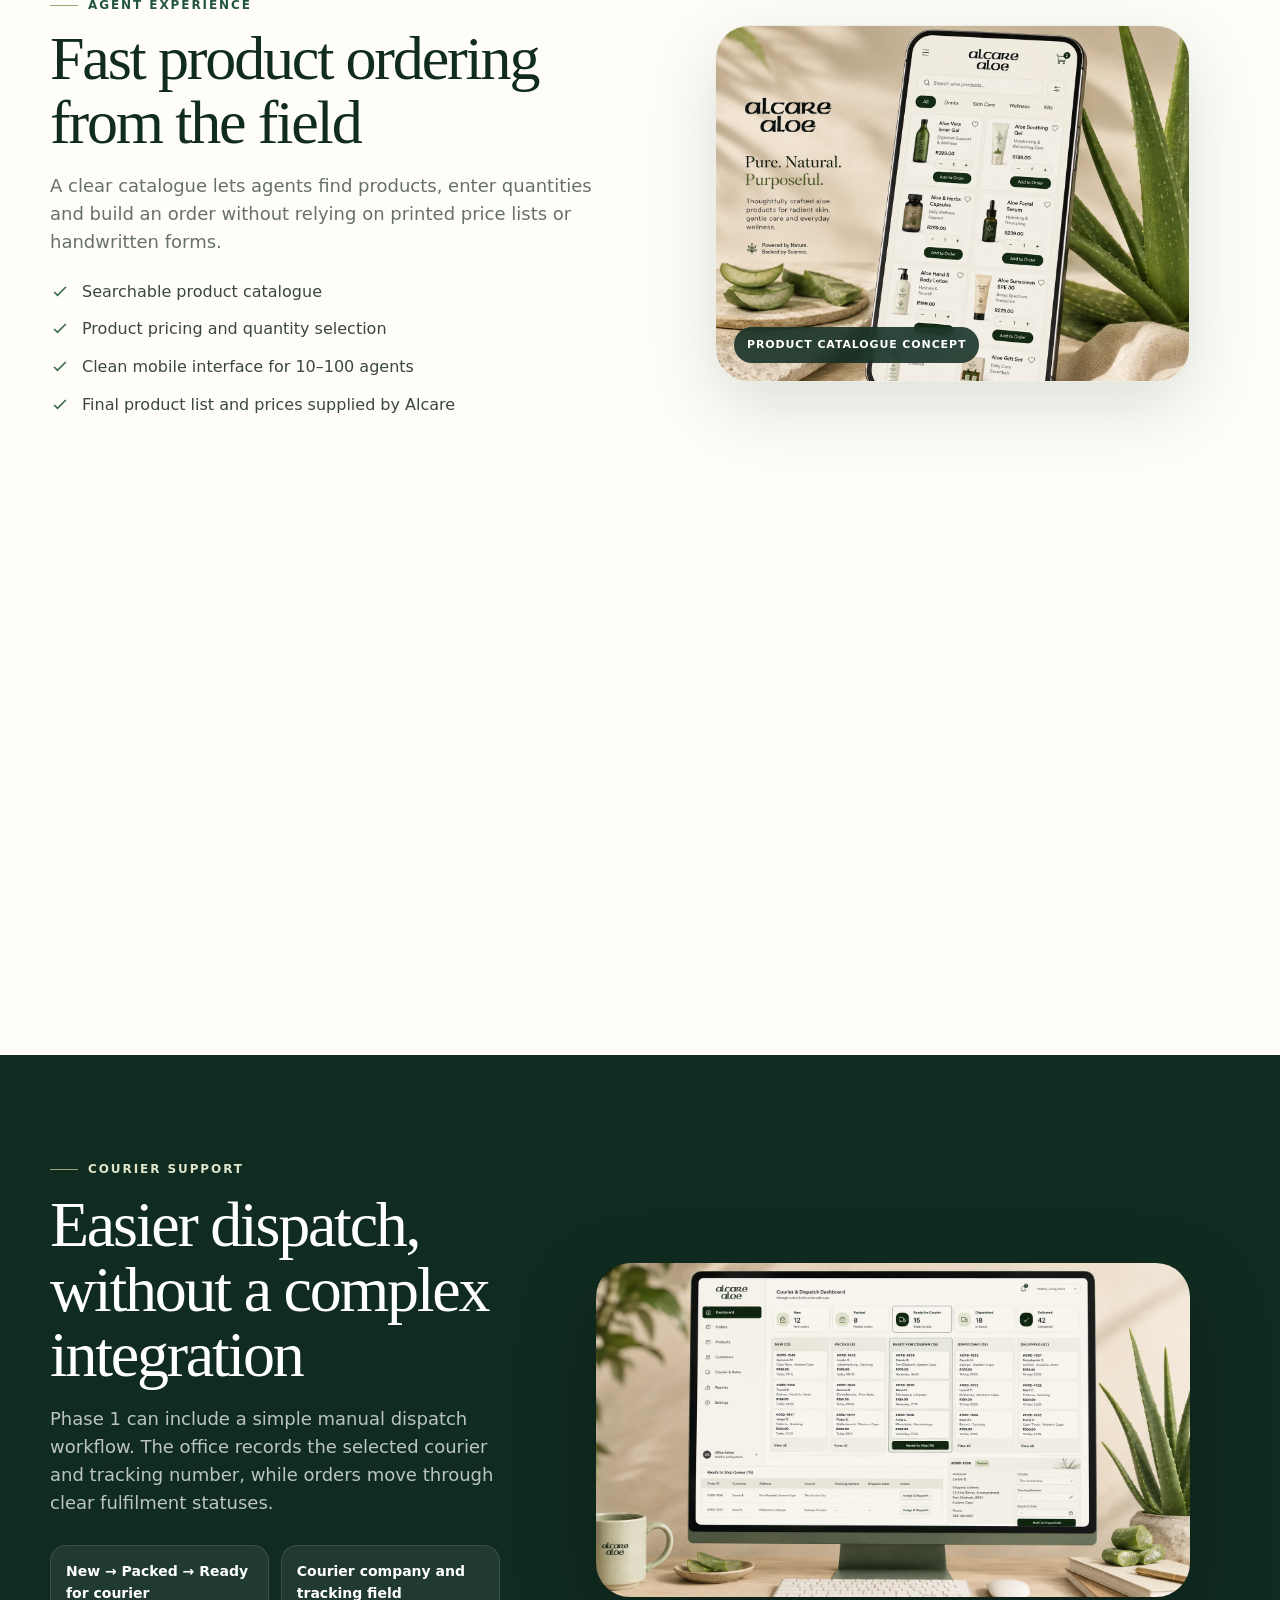
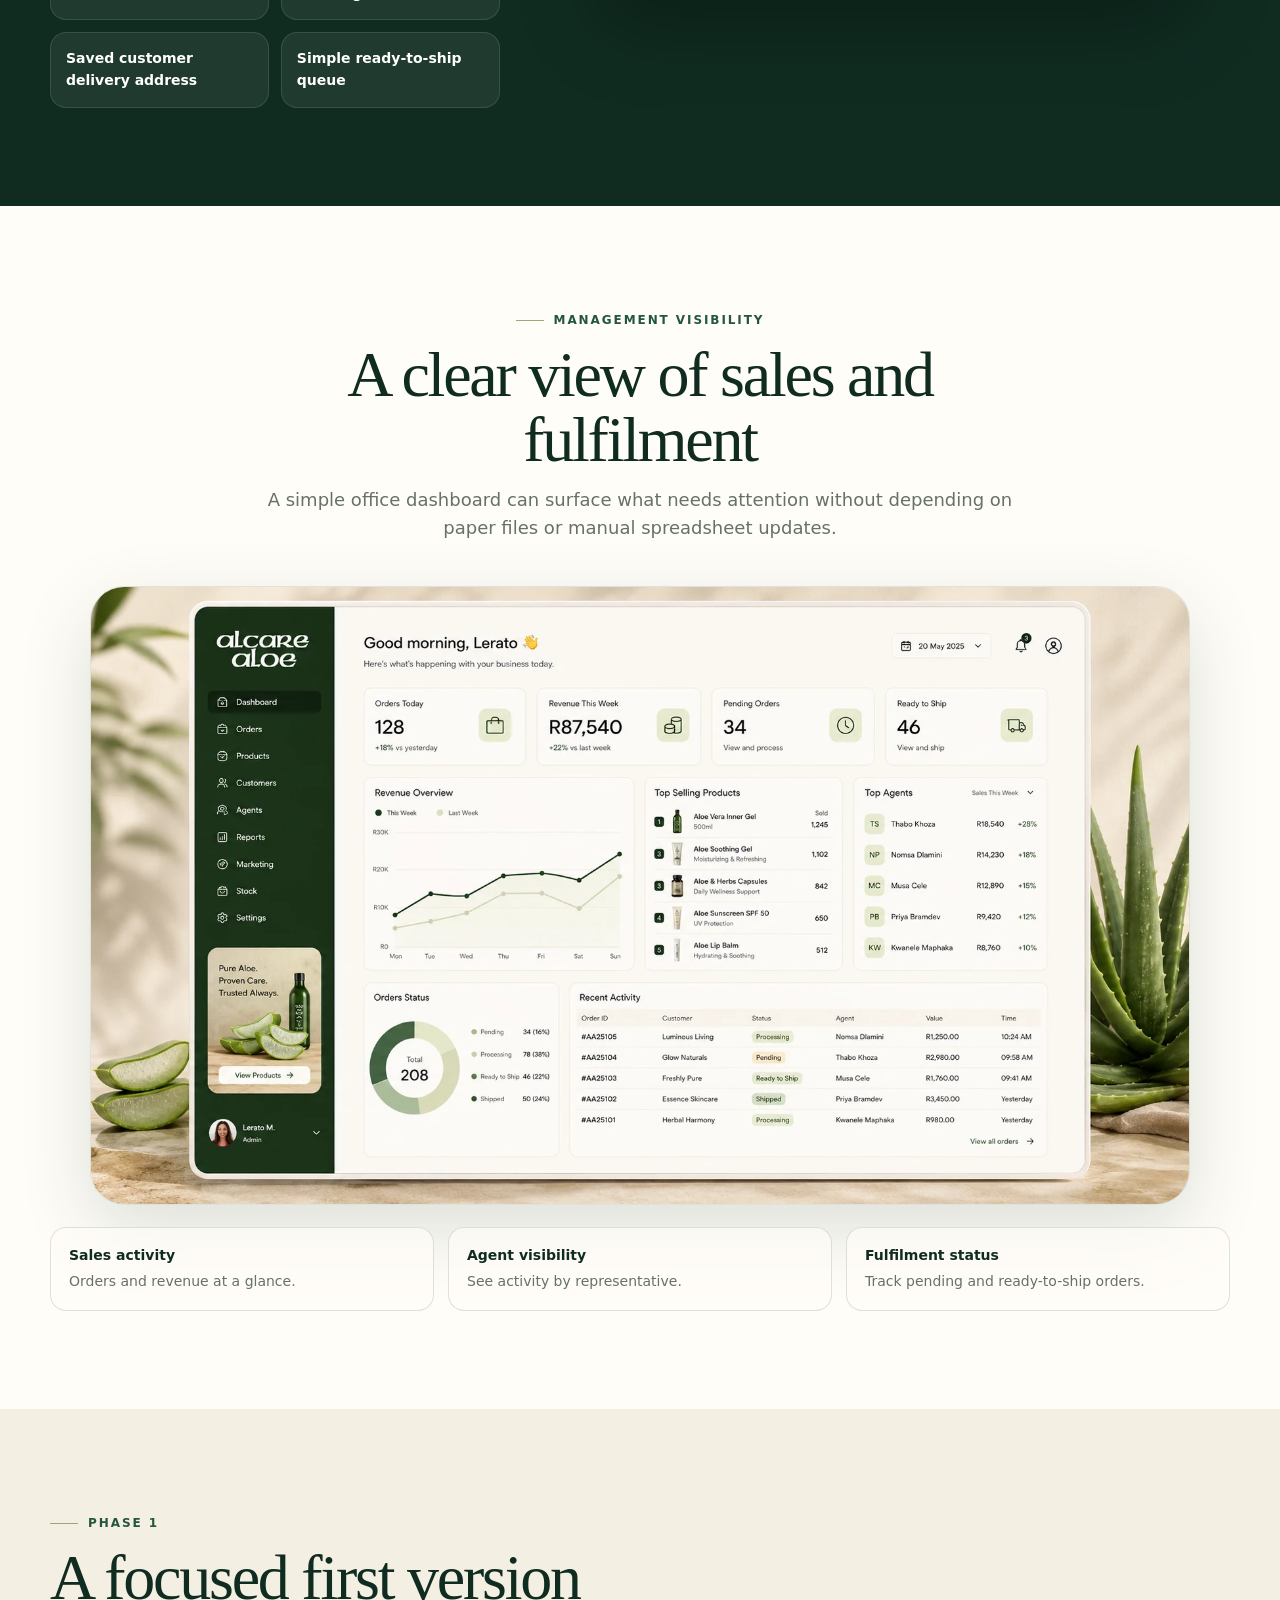
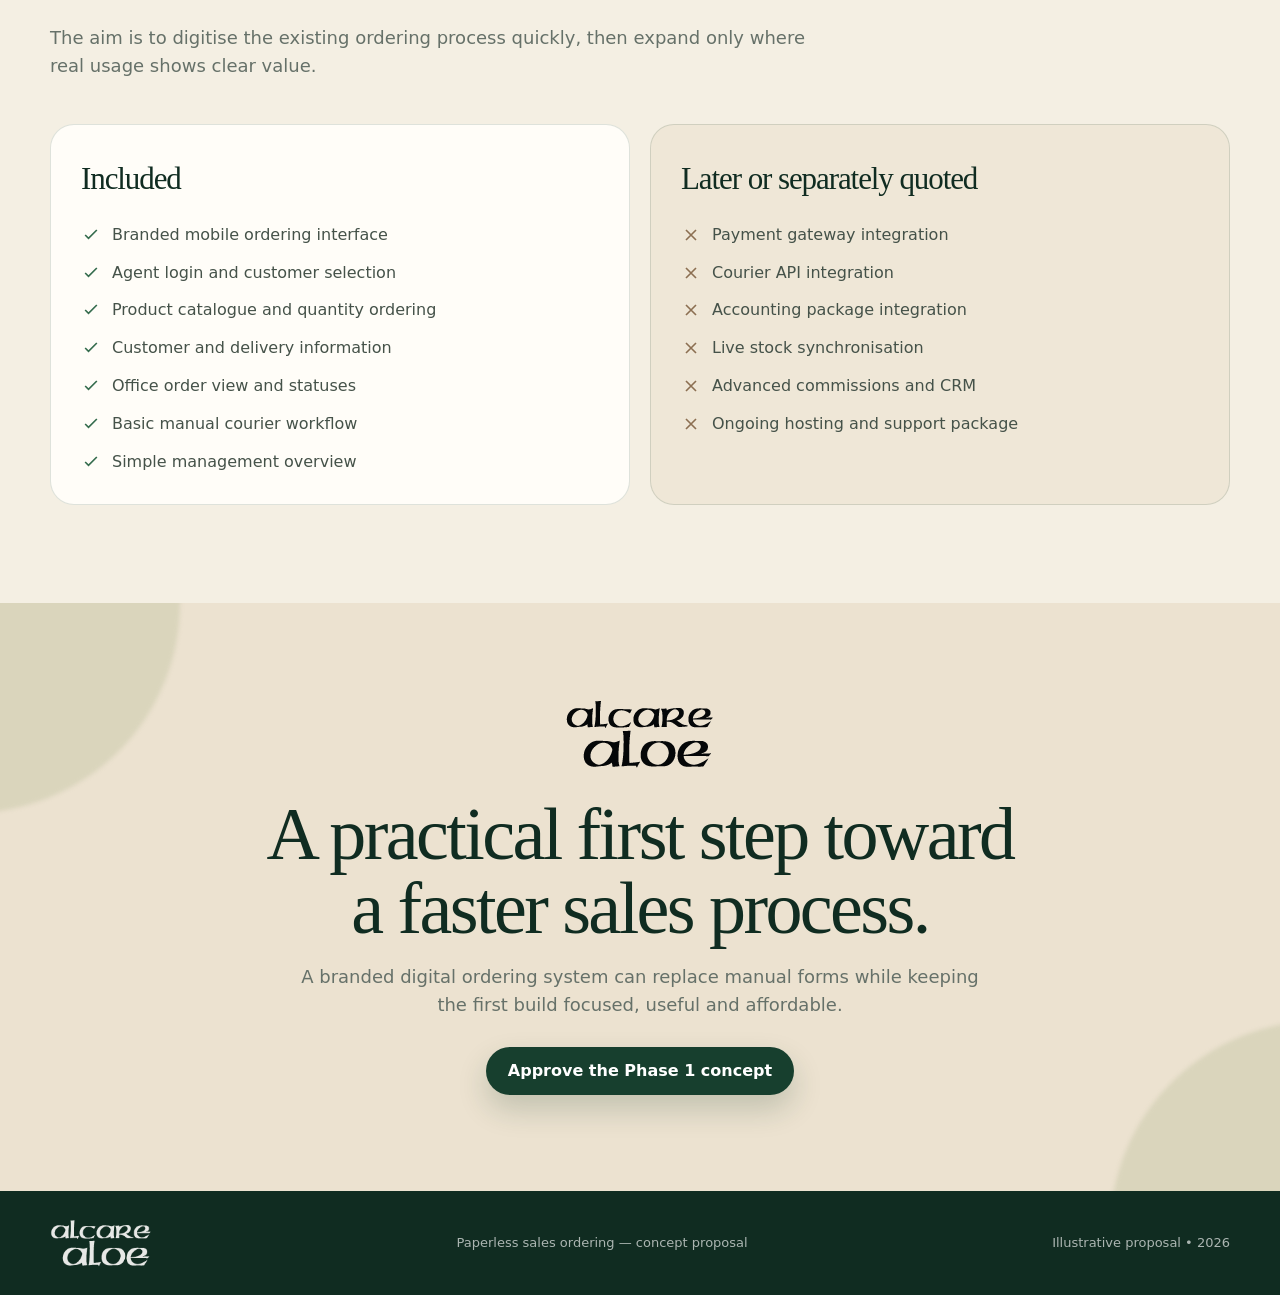
==== commit fa940129: "Update index.html" ====
--- a/index.html
+++ b/index.html
@@ -517,7 +517,6 @@
         <a href="#experience">Experience</a>
         <a href="#courier">Courier</a>
         <a href="#scope">Scope</a>
-        <a href="#pricing">Pricing</a>
         <button class="button primary small js-approve" type="button">Proceed with Phase 1</button>
       </nav>
     </div>
@@ -532,10 +531,8 @@
           <p class="hero-lead">A branded mobile ordering experience for sales agents, with clean office processing and a simple courier-ready dispatch workflow.</p>
           <div class="hero-actions">
             <a class="button primary" href="#experience">View the concept</a>
-            <a class="button secondary" href="#pricing">See pricing</a>
           </div>
           <div class="hero-meta" aria-label="Proposal summary">
-            <span class="meta-pill">R10,000 estimate</span>
             <span class="meta-pill">5–7 working days</span>
             <span class="meta-pill">Mobile + office views</span>
           </div>
@@ -692,29 +689,6 @@
       </div>
     </section>
 
-    <section class="section paper" id="pricing">
-      <div class="container pricing-wrap">
-        <div class="pricing-copy reveal">
-          <span class="eyebrow">Project estimate</span>
-          <h2>Simple scope. Clear price.</h2>
-          <p>This estimate covers the focused Phase 1 system described above. Final screens and workflow will be confirmed before development starts.</p>
-          <p class="fine-print">The interface images on this page are visual concepts. Product data, pricing rules and the exact office process will be confirmed with Alcare Aloe.</p>
-        </div>
-        <aside class="price-card reveal" aria-label="Phase 1 pricing">
-          <div class="price-label">Phase 1 build</div>
-          <div class="price">R10,000</div>
-          <div class="once-off">Estimated once-off development fee</div>
-          <div class="price-divider"></div>
-          <div class="price-details">
-            <div class="price-row"><span>Estimated timeline</span><strong>5–7 working days</strong></div>
-            <div class="price-row"><span>Start payment</span><strong>50%</strong></div>
-            <div class="price-row"><span>Completion payment</span><strong>50%</strong></div>
-          </div>
-          <button class="button js-approve" type="button">Proceed with Phase 1</button>
-        </aside>
-      </div>
-    </section>
-
     <section class="closing">
       <div class="container reveal">
         <img src="assets/alcare-logo.png" alt="Alcare Aloe">
@@ -737,8 +711,8 @@
     <div class="modal-card">
       <button class="modal-close" type="button" aria-label="Close">×</button>
       <h3 id="approval-title">Proceed with Phase 1</h3>
-      <p>To approve the concept, reply to the proposal confirming that Alcare Aloe would like to proceed with the R10,000 Phase 1 estimate. The final workflow and project start date can then be confirmed.</p>
-      <div class="approval-note">Estimated timeline: 5–7 working days after scope confirmation and the 50% start payment.</div>
+      <p>To approve the concept, reply to the proposal confirming that Alcare Aloe would like to proceed with Phase 1. The final workflow, project scope and start date can then be confirmed.</p>
+      <div class="approval-note">Estimated timeline: 5–7 working days after the final scope and start date are confirmed.</div>
     </div>
   </div>
 
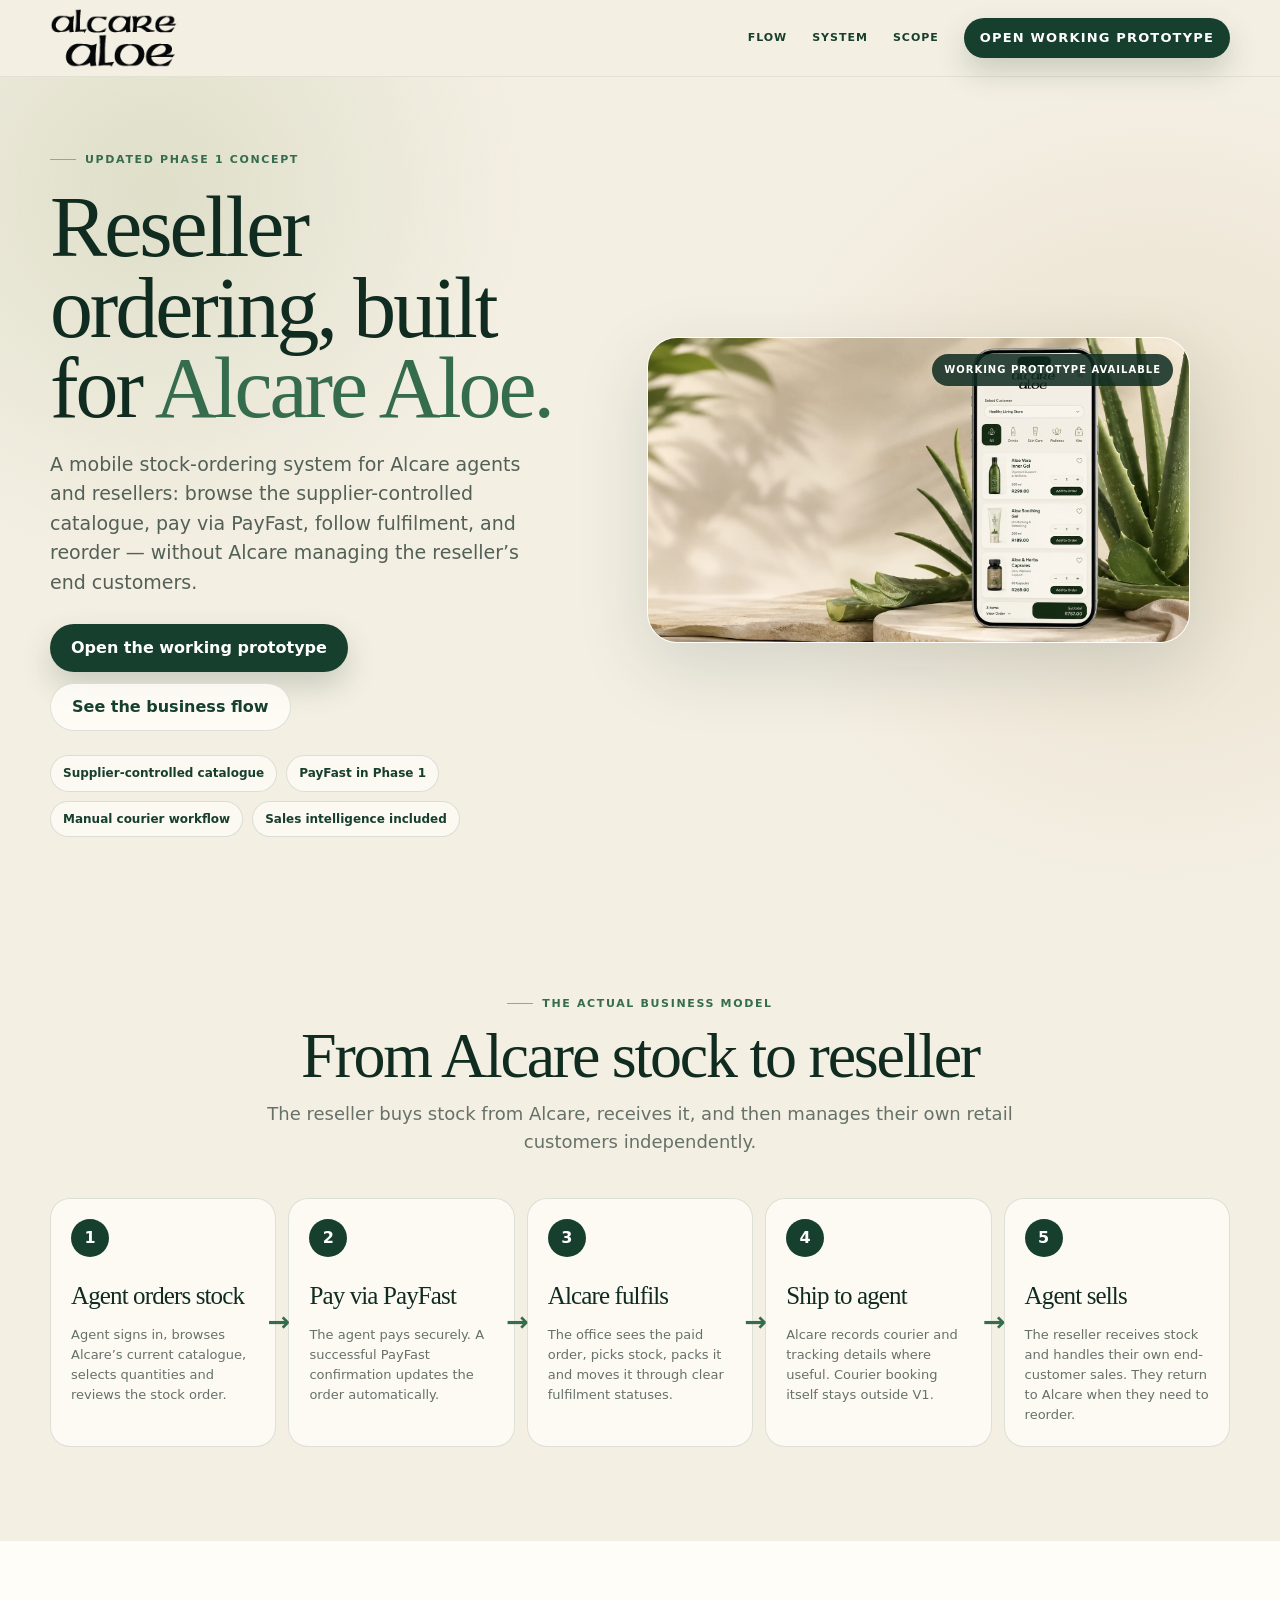
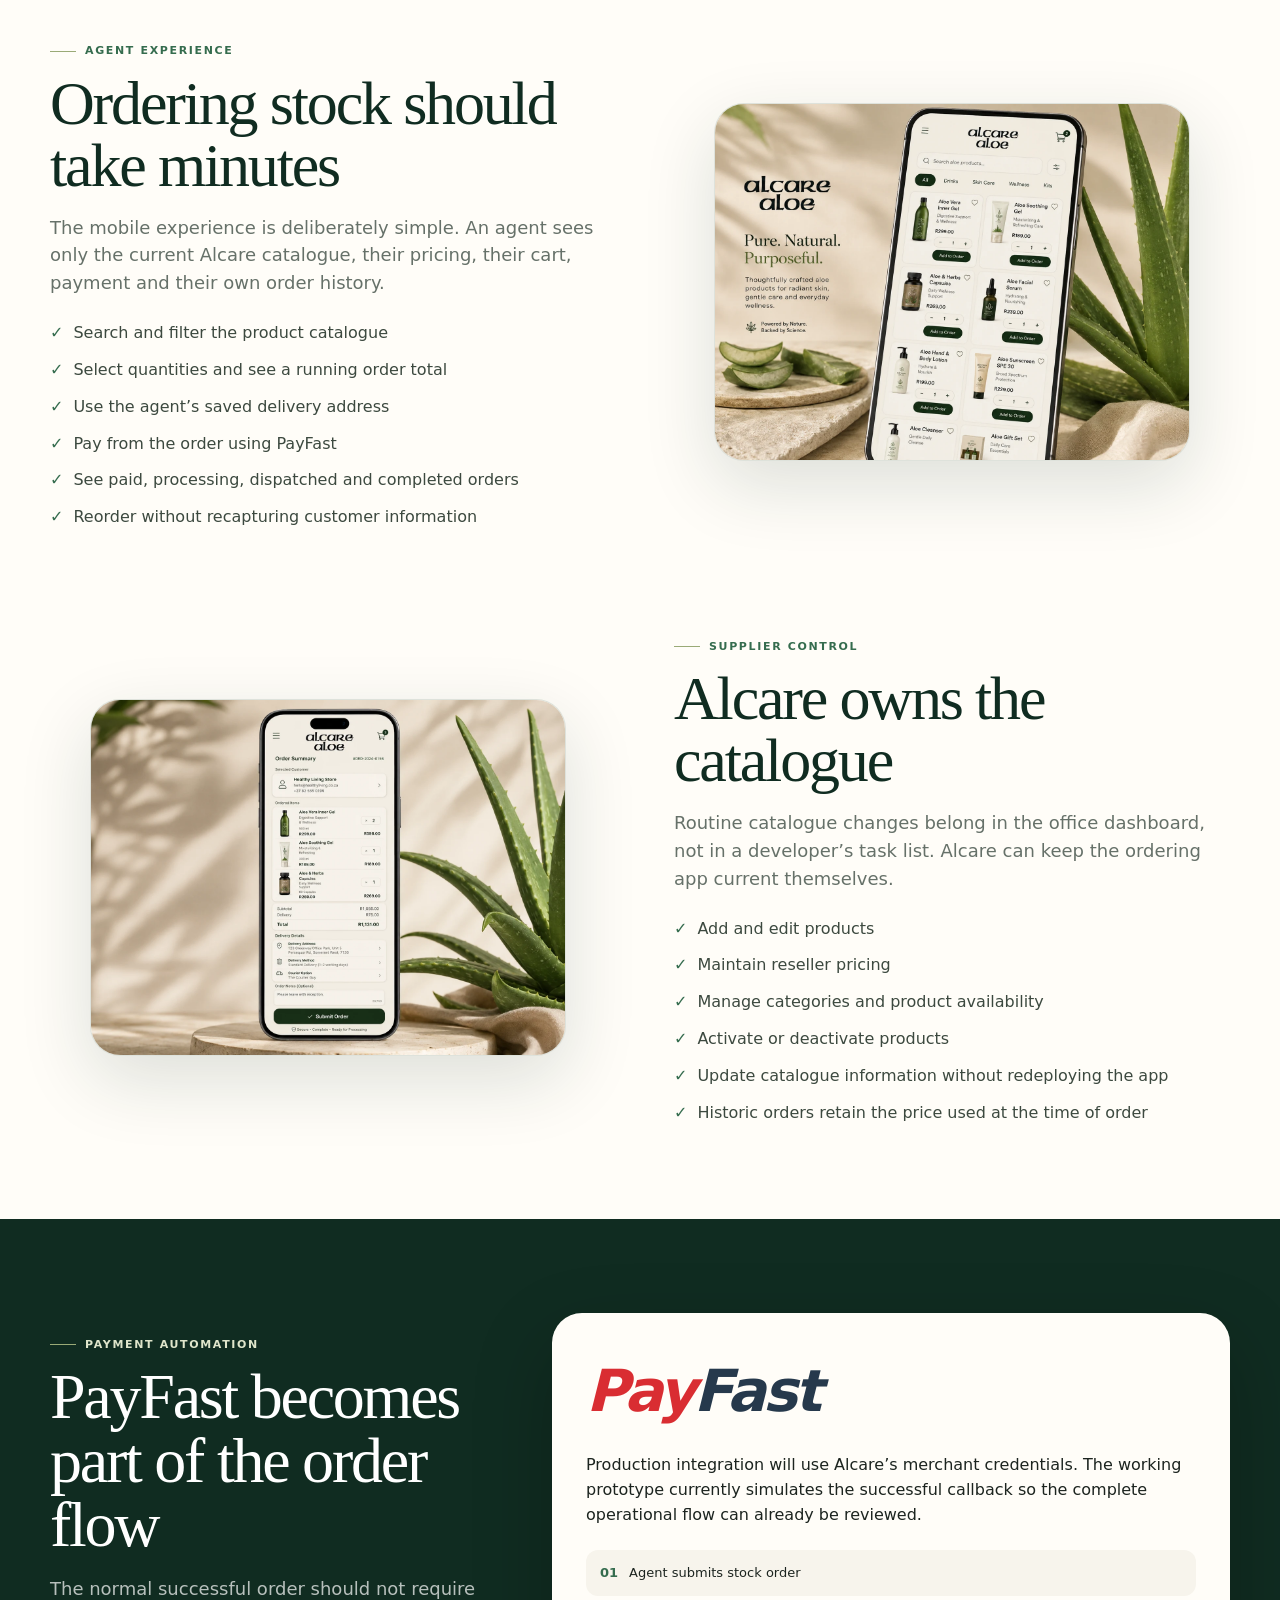
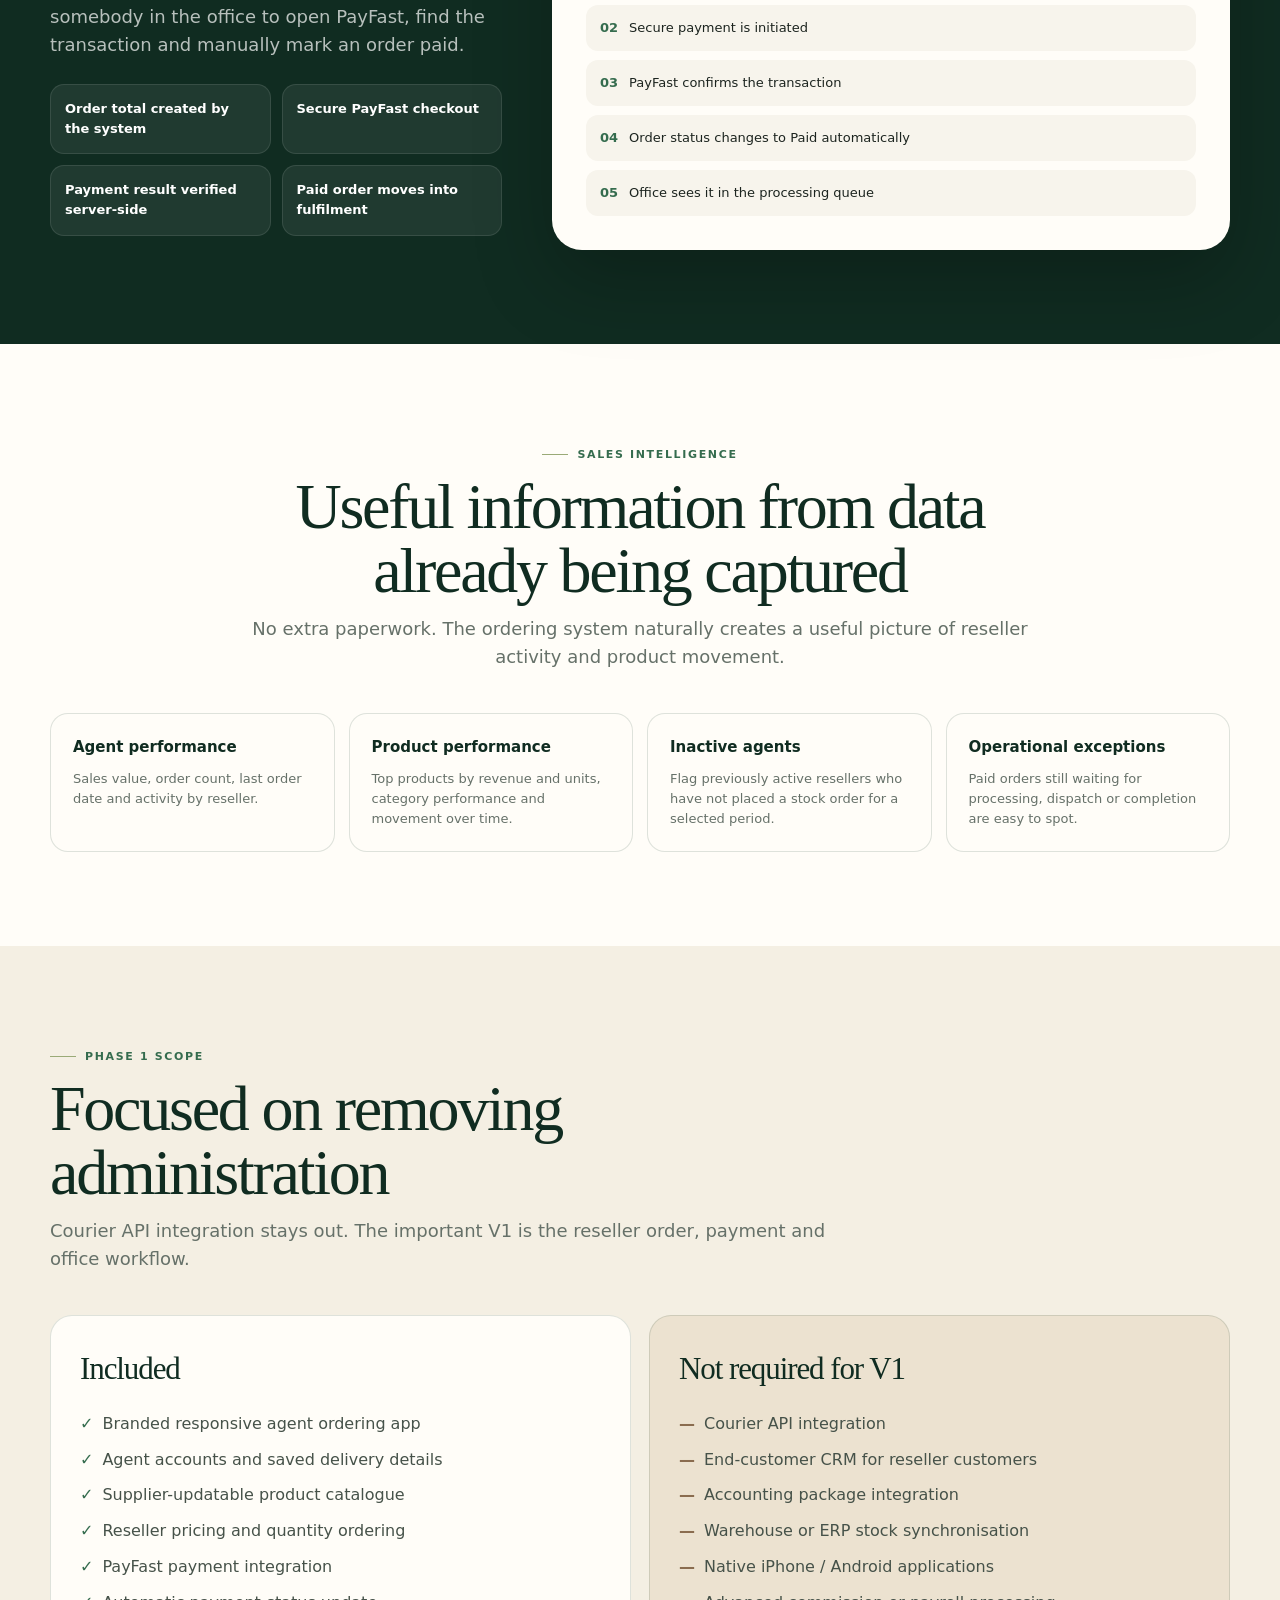
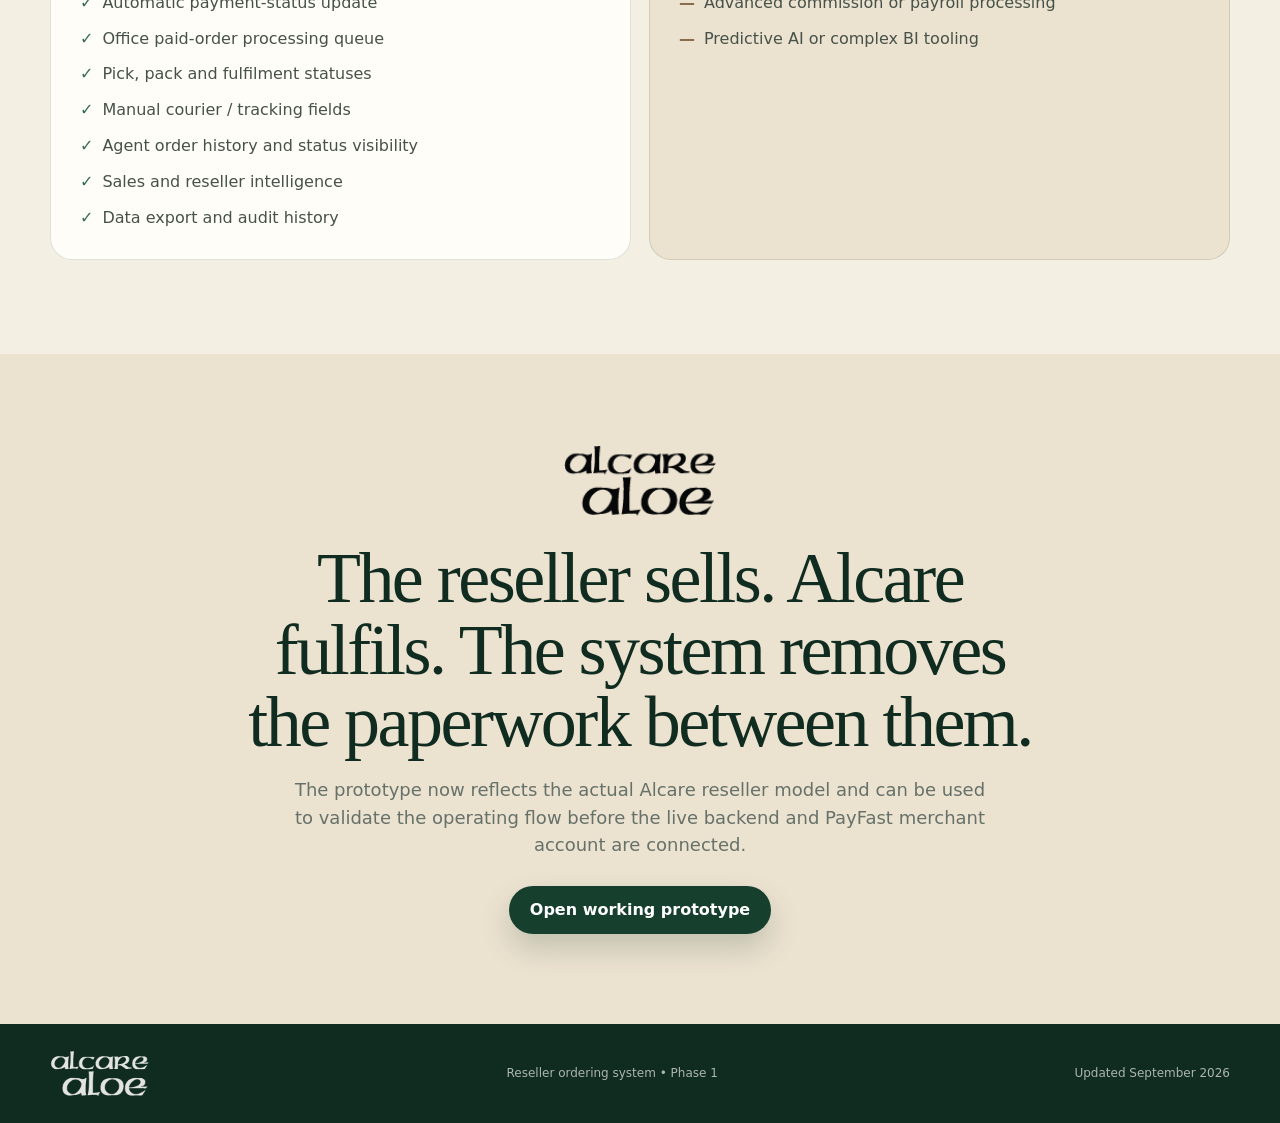
==== commit 9caac0e3: "Update proposal for reseller ordering model" ====
--- a/index.html
+++ b/index.html
@@ -4,780 +4,23 @@
   <meta charset="utf-8">
   <meta name="viewport" content="width=device-width, initial-scale=1">
   <meta name="theme-color" content="#173f2e">
-  <meta name="description" content="A concept proposal for a paperless sales ordering system for Alcare Aloe.">
-  <title>Alcare Aloe — Paperless Sales Ordering Proposal</title>
+  <meta name="description" content="Alcare Aloe reseller ordering system proposal and working prototype.">
+  <title>Alcare Aloe — Reseller Ordering System</title>
   <style>
-    :root {
-      --green-950: #102c21;
-      --green-900: #173f2e;
-      --green-800: #24563f;
-      --green-700: #356c4e;
-      --sage: #9aaa77;
-      --sage-soft: #dfe5cb;
-      --cream: #f4efe3;
-      --paper: #fffdf8;
-      --sand: #d9c9ab;
-      --sand-soft: #ece2d0;
-      --ink: #1c241f;
-      --muted: #667169;
-      --line: rgba(23,63,46,.14);
-      --shadow: 0 24px 72px rgba(16,44,33,.14);
-      --shadow-soft: 0 12px 38px rgba(16,44,33,.09);
-      --radius-xl: 34px;
-      --radius-lg: 24px;
-      --radius-md: 16px;
-      --container: 1180px;
-    }
-
-    * { box-sizing: border-box; }
-    html { scroll-behavior: smooth; }
-    body {
-      margin: 0;
-      color: var(--ink);
-      background: var(--cream);
-      font-family: Inter, ui-sans-serif, system-ui, -apple-system, BlinkMacSystemFont, "Segoe UI", sans-serif;
-      line-height: 1.55;
-      -webkit-font-smoothing: antialiased;
-    }
-    body.locked { overflow: hidden; }
-    img { display: block; max-width: 100%; }
-    button, a { -webkit-tap-highlight-color: transparent; }
-    button { font: inherit; }
-    a { color: inherit; }
-
-    h1, h2, h3, .serif {
-      font-family: Georgia, "Times New Roman", serif;
-      letter-spacing: -.035em;
-      font-weight: 500;
-    }
-
-    .container {
-      width: min(var(--container), calc(100% - 40px));
-      margin-inline: auto;
-    }
-
-    .site-header {
-      position: sticky;
-      inset: 0 0 auto;
-      z-index: 50;
-      border-bottom: 1px solid rgba(23,63,46,.08);
-      background: rgba(244,239,227,.88);
-      backdrop-filter: blur(16px);
-    }
-    .nav {
-      min-height: 76px;
-      display: flex;
-      align-items: center;
-      justify-content: space-between;
-      gap: 28px;
-    }
-    .logo-link { display: inline-flex; align-items: center; text-decoration: none; }
-    .logo-link img { width: 122px; height: auto; }
-    .nav-links { display: flex; align-items: center; gap: 28px; }
-    .nav-links a {
-      text-decoration: none;
-      font-size: 12px;
-      font-weight: 800;
-      letter-spacing: .09em;
-      text-transform: uppercase;
-      color: var(--green-900);
-    }
-    .nav-toggle {
-      display: none;
-      border: 1px solid var(--line);
-      background: var(--paper);
-      width: 44px;
-      height: 44px;
-      border-radius: 50%;
-      color: var(--green-900);
-      cursor: pointer;
-    }
-
-    .button {
-      display: inline-flex;
-      align-items: center;
-      justify-content: center;
-      gap: 10px;
-      min-height: 48px;
-      padding: 0 22px;
-      border: 0;
-      border-radius: 999px;
-      font-weight: 800;
-      text-decoration: none;
-      cursor: pointer;
-      transition: transform .2s ease, background .2s ease, box-shadow .2s ease;
-    }
-    .button:hover { transform: translateY(-2px); }
-    .button.primary { background: var(--green-900); color: white; box-shadow: 0 14px 30px rgba(23,63,46,.2); }
-    .button.primary:hover { background: var(--green-800); }
-    .button.secondary { background: rgba(255,253,248,.75); color: var(--green-900); border: 1px solid var(--line); }
-    .button.small { min-height: 40px; padding-inline: 17px; font-size: 13px; }
-
-    .eyebrow {
-      display: inline-flex;
-      align-items: center;
-      gap: 10px;
-      color: var(--green-800);
-      font-size: 12px;
-      font-weight: 900;
-      letter-spacing: .16em;
-      text-transform: uppercase;
-    }
-    .eyebrow::before { content: ""; width: 28px; height: 1px; background: var(--sage); }
-
-    .hero {
-      position: relative;
-      overflow: hidden;
-      padding: 62px 0 48px;
-    }
-    .hero::before {
-      content: "";
-      position: absolute;
-      inset: 0;
-      pointer-events: none;
-      background:
-        radial-gradient(circle at 15% 10%, rgba(154,170,119,.23), transparent 27%),
-        radial-gradient(circle at 92% 32%, rgba(217,201,171,.36), transparent 31%);
-    }
-    .hero-grid {
-      position: relative;
-      display: grid;
-      grid-template-columns: .82fr 1.18fr;
-      align-items: center;
-      gap: 44px;
-    }
-    .hero-copy { padding: 22px 0; }
-    .hero h1 {
-      margin: 20px 0 22px;
-      color: var(--green-950);
-      font-size: clamp(50px, 6.6vw, 88px);
-      line-height: .95;
-    }
-    .hero h1 span { color: var(--green-700); }
-    .hero-lead {
-      max-width: 620px;
-      margin: 0 0 28px;
-      color: #4f5c54;
-      font-size: clamp(17px, 2vw, 20px);
-    }
-    .hero-actions { display: flex; gap: 12px; flex-wrap: wrap; }
-    .hero-meta { display: flex; flex-wrap: wrap; gap: 10px; margin-top: 25px; }
-    .meta-pill {
-      padding: 9px 13px;
-      border-radius: 999px;
-      border: 1px solid var(--line);
-      background: rgba(255,253,248,.72);
-      color: var(--green-900);
-      font-size: 13px;
-      font-weight: 750;
-    }
-    .hero-visual {
-      position: relative;
-      border-radius: var(--radius-xl);
-      overflow: hidden;
-      box-shadow: var(--shadow);
-      background: var(--paper);
-      border: 1px solid rgba(255,255,255,.7);
-    }
-    .hero-visual img { width: 100%; aspect-ratio: 16 / 9; object-fit: cover; }
-    .concept-badge {
-      position: absolute;
-      top: 18px;
-      right: 18px;
-      padding: 9px 13px;
-      border-radius: 999px;
-      color: white;
-      background: rgba(16,44,33,.85);
-      backdrop-filter: blur(8px);
-      font-size: 11px;
-      font-weight: 900;
-      letter-spacing: .1em;
-      text-transform: uppercase;
-    }
-
-    .section { padding: 98px 0; }
-    .section.compact { padding: 78px 0; }
-    .section.paper { background: var(--paper); }
-    .section.green { background: var(--green-950); color: white; }
-    .section-head { max-width: 760px; margin-bottom: 44px; }
-    .section-head.center { margin-inline: auto; text-align: center; }
-    .section-head h2 {
-      margin: 12px 0 14px;
-      font-size: clamp(40px, 5vw, 64px);
-      line-height: 1.02;
-      color: var(--green-950);
-    }
-    .green .section-head h2 { color: white; }
-    .section-head p { margin: 0; color: var(--muted); font-size: 18px; }
-    .green .section-head p { color: rgba(255,255,255,.72); }
-
-    .workflow-grid {
-      display: grid;
-      grid-template-columns: repeat(3, 1fr);
-      gap: 18px;
-    }
-    .workflow-card {
-      position: relative;
-      min-height: 250px;
-      padding: 28px;
-      border-radius: var(--radius-lg);
-      background: rgba(255,253,248,.78);
-      border: 1px solid var(--line);
-      box-shadow: var(--shadow-soft);
-      overflow: hidden;
-    }
-    .workflow-card::after {
-      content: attr(data-step);
-      position: absolute;
-      right: 18px;
-      bottom: -28px;
-      color: rgba(23,63,46,.06);
-      font: 500 120px/1 Georgia, serif;
-    }
-    .icon-box {
-      width: 50px;
-      height: 50px;
-      border-radius: 15px;
-      display: grid;
-      place-items: center;
-      margin-bottom: 28px;
-      color: var(--green-900);
-      background: var(--sage-soft);
-    }
-    .icon-box svg { width: 24px; height: 24px; }
-    .workflow-card h3 { margin: 0 0 10px; color: var(--green-950); font-size: 28px; }
-    .workflow-card p { margin: 0; color: var(--muted); }
-
-    .feature {
-      display: grid;
-      grid-template-columns: 1fr 1fr;
-      gap: 70px;
-      align-items: center;
-    }
-    .feature + .feature { margin-top: 110px; }
-    .feature.reverse .feature-copy { order: 2; }
-    .feature.reverse .feature-media { order: 1; }
-    .feature-copy h2 {
-      margin: 13px 0 18px;
-      color: var(--green-950);
-      font-size: clamp(40px, 5vw, 62px);
-      line-height: 1.02;
-    }
-    .feature-copy > p { color: var(--muted); font-size: 18px; margin: 0 0 24px; }
-    .check-list { display: grid; gap: 13px; margin: 0; padding: 0; list-style: none; }
-    .check-list li { display: flex; gap: 12px; align-items: flex-start; color: #39473f; }
-    .check-list svg { flex: 0 0 auto; margin-top: 2px; color: var(--green-700); }
-    .feature-media {
-      position: relative;
-      border-radius: var(--radius-xl);
-      overflow: hidden;
-      box-shadow: var(--shadow);
-      background: var(--paper);
-      border: 1px solid rgba(23,63,46,.08);
-      cursor: zoom-in;
-    }
-    .feature-media img { width: 100%; aspect-ratio: 4 / 3; object-fit: cover; }
-    .feature-media.wide img { aspect-ratio: 16 / 9; }
-    .image-label {
-      position: absolute;
-      left: 18px;
-      bottom: 18px;
-      padding: 9px 13px;
-      border-radius: 999px;
-      color: white;
-      background: rgba(16,44,33,.86);
-      backdrop-filter: blur(8px);
-      font-size: 11px;
-      font-weight: 900;
-      letter-spacing: .08em;
-      text-transform: uppercase;
-    }
-
-    .courier-grid {
-      display: grid;
-      grid-template-columns: .8fr 1.2fr;
-      gap: 56px;
-      align-items: center;
-    }
-    .courier-copy h2 { margin: 13px 0 18px; color: white; font-size: clamp(42px, 5vw, 66px); line-height: 1.02; }
-    .courier-copy p { color: rgba(255,255,255,.72); font-size: 18px; }
-    .courier-points { display: grid; grid-template-columns: 1fr 1fr; gap: 12px; margin-top: 28px; }
-    .courier-point { padding: 15px; border-radius: 16px; background: rgba(255,255,255,.07); border: 1px solid rgba(255,255,255,.11); font-size: 14px; font-weight: 750; }
-    .courier-media { border-radius: var(--radius-xl); overflow: hidden; box-shadow: 0 30px 80px rgba(0,0,0,.28); cursor: zoom-in; }
-    .courier-media img { width: 100%; aspect-ratio: 16 / 9; object-fit: cover; }
-
-    .dashboard-frame {
-      border-radius: var(--radius-xl);
-      overflow: hidden;
-      box-shadow: var(--shadow);
-      cursor: zoom-in;
-      border: 1px solid var(--line);
-    }
-    .dashboard-frame img { width: 100%; aspect-ratio: 16 / 9; object-fit: cover; }
-    .dashboard-note {
-      display: grid;
-      grid-template-columns: repeat(3, 1fr);
-      gap: 14px;
-      margin-top: 22px;
-    }
-    .dashboard-note div { padding: 17px 18px; border: 1px solid var(--line); background: rgba(255,253,248,.72); border-radius: 16px; font-size: 14px; color: var(--muted); }
-    .dashboard-note strong { display: block; margin-bottom: 4px; color: var(--green-950); }
-
-    .scope-grid {
-      display: grid;
-      grid-template-columns: 1fr 1fr;
-      gap: 20px;
-    }
-    .scope-card { padding: 30px; border-radius: var(--radius-lg); border: 1px solid var(--line); background: var(--paper); }
-    .scope-card.muted { background: rgba(236,226,208,.62); }
-    .scope-card h3 { margin: 0 0 20px; color: var(--green-950); font-size: 31px; }
-    .scope-card ul { list-style: none; padding: 0; margin: 0; display: grid; gap: 13px; }
-    .scope-card li { display: flex; gap: 11px; color: #455249; }
-    .scope-card li svg { flex: 0 0 auto; margin-top: 2px; }
-
-    .pricing-wrap {
-      display: grid;
-      grid-template-columns: .9fr 1.1fr;
-      gap: 52px;
-      align-items: center;
-    }
-    .pricing-copy h2 { margin: 12px 0 18px; color: var(--green-950); font-size: clamp(44px, 5vw, 68px); line-height: 1; }
-    .pricing-copy p { color: var(--muted); font-size: 18px; }
-    .price-card {
-      position: relative;
-      overflow: hidden;
-      padding: 38px;
-      border-radius: var(--radius-xl);
-      background: var(--green-900);
-      color: white;
-      box-shadow: var(--shadow);
-    }
-    .price-card::after {
-      content: "";
-      position: absolute;
-      width: 270px;
-      height: 270px;
-      border-radius: 50%;
-      right: -90px;
-      top: -110px;
-      background: rgba(154,170,119,.25);
-    }
-    .price-label { position: relative; z-index: 1; font-size: 12px; font-weight: 900; letter-spacing: .15em; text-transform: uppercase; color: var(--sage-soft); }
-    .price { position: relative; z-index: 1; margin: 8px 0 0; font: 500 clamp(58px, 8vw, 86px)/1 Georgia, serif; letter-spacing: -.05em; }
-    .once-off { position: relative; z-index: 1; color: rgba(255,255,255,.66); }
-    .price-divider { position: relative; z-index: 1; height: 1px; background: rgba(255,255,255,.18); margin: 26px 0; }
-    .price-details { position: relative; z-index: 1; display: grid; gap: 14px; }
-    .price-row { display: flex; align-items: center; justify-content: space-between; gap: 20px; }
-    .price-row span { color: rgba(255,255,255,.68); }
-    .price-row strong { text-align: right; }
-    .price-card .button { position: relative; z-index: 1; width: 100%; margin-top: 26px; background: var(--paper); color: var(--green-900); }
-    .fine-print { margin-top: 14px; color: var(--muted); font-size: 13px; }
-
-    .closing {
-      position: relative;
-      overflow: hidden;
-      padding: 96px 0;
-      background: var(--sand-soft);
-      text-align: center;
-    }
-    .closing::before, .closing::after {
-      content: "";
-      position: absolute;
-      width: 420px;
-      height: 420px;
-      border-radius: 50%;
-      filter: blur(2px);
-      background: rgba(154,170,119,.22);
-    }
-    .closing::before { left: -240px; top: -210px; }
-    .closing::after { right: -250px; bottom: -250px; }
-    .closing .container { position: relative; }
-    .closing img { width: 150px; margin: 0 auto 28px; }
-    .closing h2 { max-width: 760px; margin: 0 auto 18px; color: var(--green-950); font-size: clamp(46px, 6vw, 74px); line-height: 1; }
-    .closing p { max-width: 680px; margin: 0 auto 28px; color: var(--muted); font-size: 18px; }
-
-    footer { padding: 28px 0; background: var(--green-950); color: rgba(255,255,255,.65); font-size: 13px; }
-    .footer-inner { display: flex; align-items: center; justify-content: space-between; gap: 20px; }
-    footer img { width: 102px; filter: invert(1); opacity: .92; }
-
-    .modal {
-      position: fixed;
-      inset: 0;
-      z-index: 100;
-      display: none;
-      align-items: center;
-      justify-content: center;
-      padding: 22px;
-      background: rgba(10,25,19,.72);
-      backdrop-filter: blur(8px);
-    }
-    .modal.open { display: flex; }
-    .modal-card {
-      position: relative;
-      width: min(560px, 100%);
-      padding: 34px;
-      border-radius: 28px;
-      background: var(--paper);
-      box-shadow: 0 35px 100px rgba(0,0,0,.35);
-    }
-    .modal-card h3 { margin: 0 0 12px; color: var(--green-950); font-size: 36px; }
-    .modal-card p { margin: 0 0 22px; color: var(--muted); }
-    .modal-close {
-      position: absolute;
-      top: 14px;
-      right: 14px;
-      width: 40px;
-      height: 40px;
-      border: 1px solid var(--line);
-      border-radius: 50%;
-      background: white;
-      cursor: pointer;
-      color: var(--green-900);
-    }
-    .approval-note { padding: 16px; border-radius: 16px; background: var(--sage-soft); color: var(--green-950); font-weight: 700; }
-
-    .lightbox {
-      position: fixed;
-      inset: 0;
-      z-index: 110;
-      display: none;
-      align-items: center;
-      justify-content: center;
-      padding: 26px;
-      background: rgba(4,16,11,.92);
-    }
-    .lightbox.open { display: flex; }
-    .lightbox img { max-width: min(1400px, 94vw); max-height: 90vh; border-radius: 18px; box-shadow: 0 30px 100px rgba(0,0,0,.5); }
-    .lightbox-close { position: fixed; top: 20px; right: 20px; width: 46px; height: 46px; border-radius: 50%; border: 1px solid rgba(255,255,255,.25); background: rgba(255,255,255,.09); color: white; font-size: 24px; cursor: pointer; }
-
-    .reveal { opacity: 0; transform: translateY(22px); transition: opacity .65s ease, transform .65s ease; }
-    .reveal.visible { opacity: 1; transform: none; }
-
-    @media (max-width: 980px) {
-      .hero-grid, .feature, .courier-grid, .pricing-wrap { grid-template-columns: 1fr; }
-      .hero-copy { text-align: center; }
-      .hero-lead { margin-inline: auto; }
-      .hero-actions, .hero-meta { justify-content: center; }
-      .hero-visual { max-width: 850px; margin-inline: auto; }
-      .feature.reverse .feature-copy, .feature.reverse .feature-media { order: initial; }
-      .feature-copy { max-width: 720px; }
-      .courier-copy { max-width: 740px; }
-      .dashboard-note { grid-template-columns: 1fr; }
-    }
-
-    @media (max-width: 760px) {
-      .container { width: min(100% - 28px, var(--container)); }
-      .nav { min-height: 68px; }
-      .logo-link img { width: 105px; }
-      .nav-toggle { display: grid; place-items: center; }
-      .nav-links {
-        position: absolute;
-        inset: 68px 14px auto;
-        display: none;
-        padding: 18px;
-        border-radius: 20px;
-        background: var(--paper);
-        border: 1px solid var(--line);
-        box-shadow: var(--shadow-soft);
-        flex-direction: column;
-        align-items: stretch;
-      }
-      .nav-links.open { display: flex; }
-      .nav-links a { padding: 8px 6px; }
-      .hero { padding-top: 38px; }
-      .hero-grid { gap: 28px; }
-      .hero h1 { font-size: clamp(46px, 15vw, 70px); }
-      .concept-badge { top: 12px; right: 12px; }
-      .section, .section.compact { padding: 72px 0; }
-      .workflow-grid, .scope-grid { grid-template-columns: 1fr; }
-      .feature, .courier-grid { gap: 34px; }
-      .feature + .feature { margin-top: 74px; }
-      .courier-points { grid-template-columns: 1fr; }
-      .price-card { padding: 29px; }
-      .footer-inner { flex-direction: column; text-align: center; }
-    }
-
-    @media (prefers-reduced-motion: reduce) {
-      html { scroll-behavior: auto; }
-      *, *::before, *::after { animation-duration: .001ms !important; animation-iteration-count: 1 !important; transition-duration: .001ms !important; }
-      .reveal { opacity: 1; transform: none; }
-    }
+    :root{--g950:#102c21;--g900:#173f2e;--g800:#24563f;--g700:#356c4e;--sage:#9aaa77;--sage2:#dfe5cb;--cream:#f4efe3;--paper:#fffdf8;--sand:#d9c9ab;--sand2:#ece2d0;--ink:#1c241f;--muted:#667169;--line:rgba(23,63,46,.14);--shadow:0 24px 72px rgba(16,44,33,.14);--r:30px;--max:1180px}
+    *{box-sizing:border-box}html{scroll-behavior:smooth}body{margin:0;background:var(--cream);color:var(--ink);font-family:Inter,ui-sans-serif,system-ui,-apple-system,BlinkMacSystemFont,"Segoe UI",sans-serif;line-height:1.55;-webkit-font-smoothing:antialiased}img{display:block;max-width:100%}a{color:inherit}.container{width:min(var(--max),calc(100% - 40px));margin:auto}h1,h2,h3{font-family:Georgia,"Times New Roman",serif;letter-spacing:-.035em;font-weight:500}.header{position:sticky;top:0;z-index:40;background:rgba(244,239,227,.92);backdrop-filter:blur(14px);border-bottom:1px solid rgba(23,63,46,.08)}.nav{height:76px;display:flex;align-items:center;justify-content:space-between;gap:24px}.logo img{width:128px}.navlinks{display:flex;align-items:center;gap:25px}.navlinks a{text-decoration:none;text-transform:uppercase;font-size:11px;letter-spacing:.09em;font-weight:900;color:var(--g900)}.btn{display:inline-flex;align-items:center;justify-content:center;min-height:48px;padding:0 21px;border-radius:999px;text-decoration:none;font-weight:850;border:0}.btn.primary{background:var(--g900);color:#fff;box-shadow:0 14px 30px rgba(23,63,46,.2)}.btn.secondary{background:rgba(255,253,248,.85);border:1px solid var(--line);color:var(--g900)}.btn.small{min-height:40px;padding-inline:16px;font-size:13px}.hero{padding:66px 0 56px;position:relative;overflow:hidden}.hero:before{content:"";position:absolute;inset:0;background:radial-gradient(circle at 12% 14%,rgba(154,170,119,.24),transparent 28%),radial-gradient(circle at 90% 50%,rgba(217,201,171,.42),transparent 33%);pointer-events:none}.hero-grid{position:relative;display:grid;grid-template-columns:.9fr 1.1fr;gap:48px;align-items:center}.eyebrow{display:inline-flex;align-items:center;gap:9px;text-transform:uppercase;font-size:11px;letter-spacing:.15em;font-weight:900;color:var(--g700)}.eyebrow:before{content:"";width:26px;height:1px;background:var(--sage)}.hero h1{font-size:clamp(52px,6.7vw,88px);line-height:.94;margin:20px 0 20px;color:var(--g950)}.hero h1 span{color:var(--g700)}.lead{font-size:19px;color:#536057;max-width:610px}.actions{display:flex;gap:11px;flex-wrap:wrap;margin-top:27px}.pills{display:flex;gap:9px;flex-wrap:wrap;margin-top:24px}.pill{padding:8px 12px;border-radius:999px;border:1px solid var(--line);background:rgba(255,253,248,.7);color:var(--g900);font-size:12px;font-weight:800}.hero-img{border-radius:var(--r);overflow:hidden;background:var(--paper);box-shadow:var(--shadow);border:1px solid rgba(255,255,255,.7);position:relative}.hero-img img{width:100%;aspect-ratio:16/9;object-fit:cover}.badge{position:absolute;right:16px;top:16px;padding:8px 12px;border-radius:999px;background:rgba(16,44,33,.86);color:#fff;text-transform:uppercase;font-size:10px;letter-spacing:.1em;font-weight:900}.section{padding:94px 0}.paper{background:var(--paper)}.dark{background:var(--g950);color:#fff}.head{max-width:780px;margin-bottom:42px}.head.center{text-align:center;margin-left:auto;margin-right:auto}.head h2{font-size:clamp(40px,5vw,64px);line-height:1;margin:12px 0;color:var(--g950)}.dark .head h2{color:white}.head p{font-size:18px;color:var(--muted);margin:0}.dark .head p{color:rgba(255,255,255,.7)}.flow{display:grid;grid-template-columns:repeat(5,1fr);gap:12px}.flow-card{position:relative;background:rgba(255,253,248,.82);border:1px solid var(--line);border-radius:20px;padding:20px;min-height:220px}.flow-card .n{width:38px;height:38px;border-radius:50%;display:grid;place-items:center;background:var(--g900);color:#fff;font-weight:900;margin-bottom:20px}.flow-card h3{font-size:25px;margin:0 0 9px;color:var(--g950)}.flow-card p{font-size:13px;color:var(--muted);margin:0}.flow-card:not(:last-child):after{content:"→";position:absolute;right:-15px;top:50%;transform:translateY(-50%);z-index:2;color:var(--g700);font-size:27px;font-weight:900}.feature{display:grid;grid-template-columns:1fr 1fr;gap:68px;align-items:center}.feature+.feature{margin-top:100px}.feature.reverse .copy{order:2}.feature.reverse .media{order:1}.copy h2{font-size:clamp(40px,5vw,62px);line-height:1;margin:12px 0 17px;color:var(--g950)}.copy p{font-size:18px;color:var(--muted)}.checks{display:grid;gap:12px;list-style:none;padding:0;margin:24px 0 0}.checks li{display:flex;gap:10px;color:#3c493f}.checks li:before{content:"✓";font-weight:900;color:var(--g700)}.media{overflow:hidden;border-radius:var(--r);box-shadow:var(--shadow);border:1px solid var(--line);background:var(--paper)}.media img{width:100%;aspect-ratio:4/3;object-fit:cover}.paygrid{display:grid;grid-template-columns:.8fr 1.2fr;gap:50px;align-items:center}.paycopy h2{font-size:clamp(42px,5vw,65px);line-height:1;margin:12px 0 17px}.paycopy p{color:rgba(255,255,255,.7);font-size:18px}.paypoints{display:grid;grid-template-columns:1fr 1fr;gap:11px;margin-top:25px}.paypoint{padding:14px;border-radius:14px;background:rgba(255,255,255,.07);border:1px solid rgba(255,255,255,.1);font-size:13px;font-weight:750}.paycard{background:var(--paper);border-radius:var(--r);padding:34px;color:var(--ink);box-shadow:0 30px 80px rgba(0,0,0,.24)}.payfast{font-size:58px;font-style:italic;font-weight:900;letter-spacing:-.05em;color:#d92d32}.payfast span{color:#26394c}.paycard .steps{display:grid;gap:9px;margin-top:22px}.paycard .steps div{padding:13px 14px;background:#f7f4ec;border-radius:12px;font-size:13px;display:flex;gap:11px}.paycard .steps b{color:var(--g700)}.intel-grid{display:grid;grid-template-columns:repeat(4,1fr);gap:14px}.intel{padding:22px;border-radius:18px;background:var(--paper);border:1px solid var(--line)}.intel h3{font-family:inherit;letter-spacing:0;font-size:15px;font-weight:900;margin:0 0 9px;color:var(--g950)}.intel p{font-size:13px;color:var(--muted);margin:0}.scope{display:grid;grid-template-columns:1fr 1fr;gap:18px}.scope-card{padding:29px;border-radius:22px;background:var(--paper);border:1px solid var(--line)}.scope-card.alt{background:var(--sand2)}.scope-card h3{font-size:31px;margin:0 0 19px;color:var(--g950)}.scope-card ul{list-style:none;margin:0;padding:0;display:grid;gap:11px}.scope-card li{display:flex;gap:9px;color:#465249}.scope-card li:before{content:"✓";font-weight:900;color:var(--g700)}.scope-card.alt li:before{content:"—";color:#8a6c4f}.cta{padding:90px 0;text-align:center;background:var(--sand2);position:relative;overflow:hidden}.cta img{width:155px;margin:0 auto 25px}.cta h2{font-size:clamp(46px,6vw,72px);line-height:1;margin:0 auto 18px;max-width:820px;color:var(--g950)}.cta p{max-width:700px;margin:0 auto;color:var(--muted);font-size:18px}.cta .actions{justify-content:center}.foot{background:var(--g950);color:rgba(255,255,255,.65);padding:26px 0;font-size:12px}.foot-in{display:flex;align-items:center;justify-content:space-between;gap:18px}.foot img{width:100px;filter:invert(1);opacity:.9}@media(max-width:980px){.hero-grid,.feature,.paygrid{grid-template-columns:1fr}.feature.reverse .copy,.feature.reverse .media{order:initial}.flow{grid-template-columns:1fr 1fr}.flow-card:after{display:none}.intel-grid{grid-template-columns:1fr 1fr}}@media(max-width:720px){.container{width:min(var(--max),calc(100% - 28px))}.navlinks a:not(.btn){display:none}.hero{padding-top:40px}.hero-grid{gap:28px}.section{padding:72px 0}.flow{grid-template-columns:1fr}.scope,.intel-grid{grid-template-columns:1fr}.paypoints{grid-template-columns:1fr}.foot-in{flex-direction:column;text-align:center}.hero h1{font-size:clamp(48px,15vw,70px)}}
   </style>
 </head>
 <body>
-  <header class="site-header">
-    <div class="container nav">
-      <a class="logo-link" href="#top" aria-label="Alcare Aloe proposal home">
-        <img src="assets/alcare-logo.png" alt="Alcare Aloe">
-      </a>
-      <button class="nav-toggle" type="button" aria-label="Open navigation" aria-expanded="false">
-        <svg width="20" height="20" viewBox="0 0 24 24" fill="none" stroke="currentColor" stroke-width="2" aria-hidden="true"><path d="M4 7h16M4 12h16M4 17h16"/></svg>
-      </button>
-      <nav class="nav-links" aria-label="Proposal navigation">
-        <a href="#experience">Experience</a>
-        <a href="#courier">Courier</a>
-        <a href="#scope">Scope</a>
-        <button class="button primary small js-approve" type="button">Proceed with Phase 1</button>
-      </nav>
-    </div>
-  </header>
-
-  <main id="top">
-    <section class="hero">
-      <div class="container hero-grid">
-        <div class="hero-copy reveal">
-          <span class="eyebrow">Concept proposal</span>
-          <h1>Paperless sales ordering, built for <span>Alcare Aloe.</span></h1>
-          <p class="hero-lead">A branded mobile ordering experience for sales agents, with clean office processing and a simple courier-ready dispatch workflow.</p>
-          <div class="hero-actions">
-            <a class="button primary" href="#experience">View the concept</a>
-          </div>
-          <div class="hero-meta" aria-label="Proposal summary">
-            <span class="meta-pill">5–7 working days</span>
-            <span class="meta-pill">Mobile + office views</span>
-          </div>
-        </div>
-        <figure class="hero-visual reveal">
-          <img src="assets/hero.webp" alt="Concept mockup of the Alcare Aloe mobile ordering app" fetchpriority="high">
-          <figcaption class="concept-badge">Concept preview</figcaption>
-        </figure>
-      </div>
-    </section>
-
-    <section class="section compact" aria-labelledby="workflow-title">
-      <div class="container">
-        <div class="section-head center reveal">
-          <span class="eyebrow">The proposed flow</span>
-          <h2 id="workflow-title">Simple from order to delivery</h2>
-          <p>The first phase focuses on removing paper, reducing recapturing and giving the office a clean view of every order.</p>
-        </div>
-        <div class="workflow-grid">
-          <article class="workflow-card reveal" data-step="1">
-            <div class="icon-box">
-              <svg viewBox="0 0 24 24" fill="none" stroke="currentColor" stroke-width="1.8" aria-hidden="true"><rect x="7" y="2" width="10" height="20" rx="2"/><path d="M10 18h4M9 6h6"/></svg>
-            </div>
-            <h3>Capture on mobile</h3>
-            <p>Agents select the customer, products and quantities directly from their phone.</p>
-          </article>
-          <article class="workflow-card reveal" data-step="2">
-            <div class="icon-box">
-              <svg viewBox="0 0 24 24" fill="none" stroke="currentColor" stroke-width="1.8" aria-hidden="true"><path d="M4 5h16v14H4z"/><path d="M8 9h8M8 13h5"/></svg>
-            </div>
-            <h3>Process in the office</h3>
-            <p>Orders arrive complete, legible and ready to review without spreadsheet recapturing.</p>
-          </article>
-          <article class="workflow-card reveal" data-step="3">
-            <div class="icon-box">
-              <svg viewBox="0 0 24 24" fill="none" stroke="currentColor" stroke-width="1.8" aria-hidden="true"><path d="M3 7h11v10H3zM14 10h4l3 3v4h-7z"/><circle cx="7" cy="18" r="2"/><circle cx="18" cy="18" r="2"/></svg>
-            </div>
-            <h3>Prepare for courier</h3>
-            <p>Delivery information is captured upfront, making packing and dispatch easier.</p>
-          </article>
-        </div>
-      </div>
-    </section>
-
-    <section class="section paper" id="experience">
-      <div class="container">
-        <article class="feature">
-          <div class="feature-copy reveal">
-            <span class="eyebrow">Agent experience</span>
-            <h2>Fast product ordering from the field</h2>
-            <p>A clear catalogue lets agents find products, enter quantities and build an order without relying on printed price lists or handwritten forms.</p>
-            <ul class="check-list">
-              <li><svg width="20" height="20" viewBox="0 0 24 24" fill="none" stroke="currentColor" stroke-width="2"><path d="m5 12 4 4L19 6"/></svg>Searchable product catalogue</li>
-              <li><svg width="20" height="20" viewBox="0 0 24 24" fill="none" stroke="currentColor" stroke-width="2"><path d="m5 12 4 4L19 6"/></svg>Product pricing and quantity selection</li>
-              <li><svg width="20" height="20" viewBox="0 0 24 24" fill="none" stroke="currentColor" stroke-width="2"><path d="m5 12 4 4L19 6"/></svg>Clean mobile interface for 10–100 agents</li>
-              <li><svg width="20" height="20" viewBox="0 0 24 24" fill="none" stroke="currentColor" stroke-width="2"><path d="m5 12 4 4L19 6"/></svg>Final product list and prices supplied by Alcare</li>
-            </ul>
-          </div>
-          <figure class="feature-media reveal js-lightbox" data-full="assets/catalogue.webp">
-            <img src="assets/catalogue.webp" alt="Concept mobile product catalogue for Alcare Aloe" loading="lazy">
-            <figcaption class="image-label">Product catalogue concept</figcaption>
-          </figure>
-        </article>
-
-        <article class="feature reverse">
-          <div class="feature-copy reveal">
-            <span class="eyebrow">Complete information</span>
-            <h2>Orders arrive ready to process</h2>
-            <p>Customer, product and delivery information can be submitted together, reducing follow-ups and errors before an order reaches the packing team.</p>
-            <ul class="check-list">
-              <li><svg width="20" height="20" viewBox="0 0 24 24" fill="none" stroke="currentColor" stroke-width="2"><path d="m5 12 4 4L19 6"/></svg>Customer and contact details</li>
-              <li><svg width="20" height="20" viewBox="0 0 24 24" fill="none" stroke="currentColor" stroke-width="2"><path d="m5 12 4 4L19 6"/></svg>Delivery address and method</li>
-              <li><svg width="20" height="20" viewBox="0 0 24 24" fill="none" stroke="currentColor" stroke-width="2"><path d="m5 12 4 4L19 6"/></svg>Order totals and internal notes</li>
-              <li><svg width="20" height="20" viewBox="0 0 24 24" fill="none" stroke="currentColor" stroke-width="2"><path d="m5 12 4 4L19 6"/></svg>Immediate digital submission to the office</li>
-            </ul>
-          </div>
-          <figure class="feature-media reveal js-lightbox" data-full="assets/order-summary.webp">
-            <img src="assets/order-summary.webp" alt="Concept order summary and courier information screen" loading="lazy">
-            <figcaption class="image-label">Order and delivery concept</figcaption>
-          </figure>
-        </article>
-      </div>
-    </section>
-
-    <section class="section green" id="courier">
-      <div class="container courier-grid">
-        <div class="courier-copy reveal">
-          <span class="eyebrow" style="color:var(--sage-soft)">Courier support</span>
-          <h2>Easier dispatch, without a complex integration</h2>
-          <p>Phase 1 can include a simple manual dispatch workflow. The office records the selected courier and tracking number, while orders move through clear fulfilment statuses.</p>
-          <div class="courier-points">
-            <div class="courier-point">New → Packed → Ready for courier</div>
-            <div class="courier-point">Courier company and tracking field</div>
-            <div class="courier-point">Saved customer delivery address</div>
-            <div class="courier-point">Simple ready-to-ship queue</div>
-          </div>
-        </div>
-        <figure class="courier-media reveal js-lightbox" data-full="assets/courier-dashboard.webp">
-          <img src="assets/courier-dashboard.webp" alt="Concept courier and dispatch dashboard for Alcare Aloe" loading="lazy">
-        </figure>
-      </div>
-    </section>
-
-    <section class="section paper" aria-labelledby="dashboard-title">
-      <div class="container">
-        <div class="section-head center reveal">
-          <span class="eyebrow">Management visibility</span>
-          <h2 id="dashboard-title">A clear view of sales and fulfilment</h2>
-          <p>A simple office dashboard can surface what needs attention without depending on paper files or manual spreadsheet updates.</p>
-        </div>
-        <figure class="dashboard-frame reveal js-lightbox" data-full="assets/sales-dashboard.webp">
-          <img src="assets/sales-dashboard.webp" alt="Concept sales dashboard showing orders, revenue, products and agents" loading="lazy">
-        </figure>
-        <div class="dashboard-note reveal">
-          <div><strong>Sales activity</strong>Orders and revenue at a glance.</div>
-          <div><strong>Agent visibility</strong>See activity by representative.</div>
-          <div><strong>Fulfilment status</strong>Track pending and ready-to-ship orders.</div>
-        </div>
-      </div>
-    </section>
-
-    <section class="section" id="scope">
-      <div class="container">
-        <div class="section-head reveal">
-          <span class="eyebrow">Phase 1</span>
-          <h2>A focused first version</h2>
-          <p>The aim is to digitise the existing ordering process quickly, then expand only where real usage shows clear value.</p>
-        </div>
-        <div class="scope-grid">
-          <article class="scope-card reveal">
-            <h3>Included</h3>
-            <ul>
-              <li><svg width="20" height="20" viewBox="0 0 24 24" fill="none" stroke="var(--green-700)" stroke-width="2"><path d="m5 12 4 4L19 6"/></svg>Branded mobile ordering interface</li>
-              <li><svg width="20" height="20" viewBox="0 0 24 24" fill="none" stroke="var(--green-700)" stroke-width="2"><path d="m5 12 4 4L19 6"/></svg>Agent login and customer selection</li>
-              <li><svg width="20" height="20" viewBox="0 0 24 24" fill="none" stroke="var(--green-700)" stroke-width="2"><path d="m5 12 4 4L19 6"/></svg>Product catalogue and quantity ordering</li>
-              <li><svg width="20" height="20" viewBox="0 0 24 24" fill="none" stroke="var(--green-700)" stroke-width="2"><path d="m5 12 4 4L19 6"/></svg>Customer and delivery information</li>
-              <li><svg width="20" height="20" viewBox="0 0 24 24" fill="none" stroke="var(--green-700)" stroke-width="2"><path d="m5 12 4 4L19 6"/></svg>Office order view and statuses</li>
-              <li><svg width="20" height="20" viewBox="0 0 24 24" fill="none" stroke="var(--green-700)" stroke-width="2"><path d="m5 12 4 4L19 6"/></svg>Basic manual courier workflow</li>
-              <li><svg width="20" height="20" viewBox="0 0 24 24" fill="none" stroke="var(--green-700)" stroke-width="2"><path d="m5 12 4 4L19 6"/></svg>Simple management overview</li>
-            </ul>
-          </article>
-          <article class="scope-card muted reveal">
-            <h3>Later or separately quoted</h3>
-            <ul>
-              <li><svg width="20" height="20" viewBox="0 0 24 24" fill="none" stroke="#8c6f52" stroke-width="2"><path d="M6 6l12 12M18 6 6 18"/></svg>Payment gateway integration</li>
-              <li><svg width="20" height="20" viewBox="0 0 24 24" fill="none" stroke="#8c6f52" stroke-width="2"><path d="M6 6l12 12M18 6 6 18"/></svg>Courier API integration</li>
-              <li><svg width="20" height="20" viewBox="0 0 24 24" fill="none" stroke="#8c6f52" stroke-width="2"><path d="M6 6l12 12M18 6 6 18"/></svg>Accounting package integration</li>
-              <li><svg width="20" height="20" viewBox="0 0 24 24" fill="none" stroke="#8c6f52" stroke-width="2"><path d="M6 6l12 12M18 6 6 18"/></svg>Live stock synchronisation</li>
-              <li><svg width="20" height="20" viewBox="0 0 24 24" fill="none" stroke="#8c6f52" stroke-width="2"><path d="M6 6l12 12M18 6 6 18"/></svg>Advanced commissions and CRM</li>
-              <li><svg width="20" height="20" viewBox="0 0 24 24" fill="none" stroke="#8c6f52" stroke-width="2"><path d="M6 6l12 12M18 6 6 18"/></svg>Ongoing hosting and support package</li>
-            </ul>
-          </article>
-        </div>
-      </div>
-    </section>
-
-    <section class="closing">
-      <div class="container reveal">
-        <img src="assets/alcare-logo.png" alt="Alcare Aloe">
-        <h2>A practical first step toward a faster sales process.</h2>
-        <p>A branded digital ordering system can replace manual forms while keeping the first build focused, useful and affordable.</p>
-        <button class="button primary js-approve" type="button">Approve the Phase 1 concept</button>
-      </div>
-    </section>
-  </main>
-
-  <footer>
-    <div class="container footer-inner">
-      <img src="assets/alcare-logo.png" alt="Alcare Aloe">
-      <span>Paperless sales ordering — concept proposal</span>
-      <span>Illustrative proposal • 2026</span>
-    </div>
-  </footer>
-
-  <div class="modal" id="approval-modal" role="dialog" aria-modal="true" aria-labelledby="approval-title">
-    <div class="modal-card">
-      <button class="modal-close" type="button" aria-label="Close">×</button>
-      <h3 id="approval-title">Proceed with Phase 1</h3>
-      <p>To approve the concept, reply to the proposal confirming that Alcare Aloe would like to proceed with Phase 1. The final workflow, project scope and start date can then be confirmed.</p>
-      <div class="approval-note">Estimated timeline: 5–7 working days after the final scope and start date are confirmed.</div>
-    </div>
-  </div>
-
-  <div class="lightbox" id="lightbox" role="dialog" aria-modal="true" aria-label="Expanded concept image">
-    <button class="lightbox-close" type="button" aria-label="Close image">×</button>
-    <img src="" alt="Expanded proposal concept">
-  </div>
-
-  <script>
-    const navToggle = document.querySelector('.nav-toggle');
-    const navLinks = document.querySelector('.nav-links');
-    navToggle.addEventListener('click', () => {
-      const open = navLinks.classList.toggle('open');
-      navToggle.setAttribute('aria-expanded', String(open));
-    });
-    navLinks.querySelectorAll('a').forEach(link => link.addEventListener('click', () => {
-      navLinks.classList.remove('open');
-      navToggle.setAttribute('aria-expanded', 'false');
-    }));
-
-    const modal = document.getElementById('approval-modal');
-    const closeModal = () => {
-      modal.classList.remove('open');
-      document.body.classList.remove('locked');
-    };
-    document.querySelectorAll('.js-approve').forEach(button => button.addEventListener('click', () => {
-      modal.classList.add('open');
-      document.body.classList.add('locked');
-    }));
-    modal.querySelector('.modal-close').addEventListener('click', closeModal);
-    modal.addEventListener('click', event => { if (event.target === modal) closeModal(); });
-
-    const lightbox = document.getElementById('lightbox');
-    const lightboxImage = lightbox.querySelector('img');
-    const closeLightbox = () => {
-      lightbox.classList.remove('open');
-      lightboxImage.src = '';
-      document.body.classList.remove('locked');
-    };
-    document.querySelectorAll('.js-lightbox').forEach(item => {
-      item.addEventListener('click', () => {
-        lightboxImage.src = item.dataset.full;
-        lightbox.classList.add('open');
-        document.body.classList.add('locked');
-      });
-    });
-    lightbox.querySelector('.lightbox-close').addEventListener('click', closeLightbox);
-    lightbox.addEventListener('click', event => { if (event.target === lightbox) closeLightbox(); });
-
-    document.addEventListener('keydown', event => {
-      if (event.key === 'Escape') {
-        closeModal();
-        closeLightbox();
-      }
-    });
-
-    const observer = new IntersectionObserver(entries => {
-      entries.forEach(entry => {
-        if (entry.isIntersecting) {
-          entry.target.classList.add('visible');
-          observer.unobserve(entry.target);
-        }
-      });
-    }, { threshold: 0.12 });
-    document.querySelectorAll('.reveal').forEach(element => observer.observe(element));
-  </script>
-</body>
-</html>
+<header class="header"><div class="container nav"><a class="logo" href="#top"><img src="assets/alcare-logo.png" alt="Alcare Aloe"></a><nav class="navlinks"><a href="#flow">Flow</a><a href="#system">System</a><a href="#scope">Scope</a><a class="btn primary small" href="app/">Open working prototype</a></nav></div></header>
+<main id="top">
+<section class="hero"><div class="container hero-grid"><div><span class="eyebrow">Updated Phase 1 concept</span><h1>Reseller ordering, built for <span>Alcare Aloe.</span></h1><p class="lead">A mobile stock-ordering system for Alcare agents and resellers: browse the supplier-controlled catalogue, pay via PayFast, follow fulfilment, and reorder — without Alcare managing the reseller’s end customers.</p><div class="actions"><a class="btn primary" href="app/">Open the working prototype</a><a class="btn secondary" href="#flow">See the business flow</a></div><div class="pills"><span class="pill">Supplier-controlled catalogue</span><span class="pill">PayFast in Phase 1</span><span class="pill">Manual courier workflow</span><span class="pill">Sales intelligence included</span></div></div><figure class="hero-img"><img src="assets/hero.webp" alt="Alcare Aloe ordering system concept"><figcaption class="badge">Working prototype available</figcaption></figure></div></section>
+<section class="section" id="flow"><div class="container"><div class="head center"><span class="eyebrow">The actual business model</span><h2>From Alcare stock to reseller</h2><p>The reseller buys stock from Alcare, receives it, and then manages their own retail customers independently.</p></div><div class="flow"><article class="flow-card"><div class="n">1</div><h3>Agent orders stock</h3><p>Agent signs in, browses Alcare’s current catalogue, selects quantities and reviews the stock order.</p></article><article class="flow-card"><div class="n">2</div><h3>Pay via PayFast</h3><p>The agent pays securely. A successful PayFast confirmation updates the order automatically.</p></article><article class="flow-card"><div class="n">3</div><h3>Alcare fulfils</h3><p>The office sees the paid order, picks stock, packs it and moves it through clear fulfilment statuses.</p></article><article class="flow-card"><div class="n">4</div><h3>Ship to agent</h3><p>Alcare records courier and tracking details where useful. Courier booking itself stays outside V1.</p></article><article class="flow-card"><div class="n">5</div><h3>Agent sells</h3><p>The reseller receives stock and handles their own end-customer sales. They return to Alcare when they need to reorder.</p></article></div></div></section>
+<section class="section paper" id="system"><div class="container"><article class="feature"><div class="copy"><span class="eyebrow">Agent experience</span><h2>Ordering stock should take minutes</h2><p>The mobile experience is deliberately simple. An agent sees only the current Alcare catalogue, their pricing, their cart, payment and their own order history.</p><ul class="checks"><li>Search and filter the product catalogue</li><li>Select quantities and see a running order total</li><li>Use the agent’s saved delivery address</li><li>Pay from the order using PayFast</li><li>See paid, processing, dispatched and completed orders</li><li>Reorder without recapturing customer information</li></ul></div><figure class="media"><img src="assets/catalogue.webp" alt="Mobile product catalogue concept"></figure></article><article class="feature reverse"><div class="copy"><span class="eyebrow">Supplier control</span><h2>Alcare owns the catalogue</h2><p>Routine catalogue changes belong in the office dashboard, not in a developer’s task list. Alcare can keep the ordering app current themselves.</p><ul class="checks"><li>Add and edit products</li><li>Maintain reseller pricing</li><li>Manage categories and product availability</li><li>Activate or deactivate products</li><li>Update catalogue information without redeploying the app</li><li>Historic orders retain the price used at the time of order</li></ul></div><figure class="media"><img src="assets/order-summary.webp" alt="Alcare order management concept"></figure></article></div></section>
+<section class="section dark"><div class="container paygrid"><div class="paycopy"><span class="eyebrow" style="color:var(--sage2)">Payment automation</span><h2>PayFast becomes part of the order flow</h2><p>The normal successful order should not require somebody in the office to open PayFast, find the transaction and manually mark an order paid.</p><div class="paypoints"><div class="paypoint">Order total created by the system</div><div class="paypoint">Secure PayFast checkout</div><div class="paypoint">Payment result verified server-side</div><div class="paypoint">Paid order moves into fulfilment</div></div></div><div class="paycard"><div class="payfast">Pay<span>Fast</span></div><p>Production integration will use Alcare’s merchant credentials. The working prototype currently simulates the successful callback so the complete operational flow can already be reviewed.</p><div class="steps"><div><b>01</b> Agent submits stock order</div><div><b>02</b> Secure payment is initiated</div><div><b>03</b> PayFast confirms the transaction</div><div><b>04</b> Order status changes to Paid automatically</div><div><b>05</b> Office sees it in the processing queue</div></div></div></div></section>
+<section class="section paper"><div class="container"><div class="head center"><span class="eyebrow">Sales intelligence</span><h2>Useful information from data already being captured</h2><p>No extra paperwork. The ordering system naturally creates a useful picture of reseller activity and product movement.</p></div><div class="intel-grid"><article class="intel"><h3>Agent performance</h3><p>Sales value, order count, last order date and activity by reseller.</p></article><article class="intel"><h3>Product performance</h3><p>Top products by revenue and units, category performance and movement over time.</p></article><article class="intel"><h3>Inactive agents</h3><p>Flag previously active resellers who have not placed a stock order for a selected period.</p></article><article class="intel"><h3>Operational exceptions</h3><p>Paid orders still waiting for processing, dispatch or completion are easy to spot.</p></article></div></div></section>
+<section class="section" id="scope"><div class="container"><div class="head"><span class="eyebrow">Phase 1 scope</span><h2>Focused on removing administration</h2><p>Courier API integration stays out. The important V1 is the reseller order, payment and office workflow.</p></div><div class="scope"><article class="scope-card"><h3>Included</h3><ul><li>Branded responsive agent ordering app</li><li>Agent accounts and saved delivery details</li><li>Supplier-updatable product catalogue</li><li>Reseller pricing and quantity ordering</li><li>PayFast payment integration</li><li>Automatic payment-status update</li><li>Office paid-order processing queue</li><li>Pick, pack and fulfilment statuses</li><li>Manual courier / tracking fields</li><li>Agent order history and status visibility</li><li>Sales and reseller intelligence</li><li>Data export and audit history</li></ul></article><article class="scope-card alt"><h3>Not required for V1</h3><ul><li>Courier API integration</li><li>End-customer CRM for reseller customers</li><li>Accounting package integration</li><li>Warehouse or ERP stock synchronisation</li><li>Native iPhone / Android applications</li><li>Advanced commission or payroll processing</li><li>Predictive AI or complex BI tooling</li></ul></article></div></div></section>
+<section class="cta"><div class="container"><img src="assets/alcare-logo.png" alt="Alcare Aloe"><h2>The reseller sells. Alcare fulfils. The system removes the paperwork between them.</h2><p>The prototype now reflects the actual Alcare reseller model and can be used to validate the operating flow before the live backend and PayFast merchant account are connected.</p><div class="actions"><a class="btn primary" href="app/">Open working prototype</a></div></div></section>
+</main>
+<footer class="foot"><div class="container foot-in"><img src="assets/alcare-logo.png" alt="Alcare Aloe"><span>Reseller ordering system • Phase 1</span><span>Updated September 2026</span></div></footer>
+</body></html>
